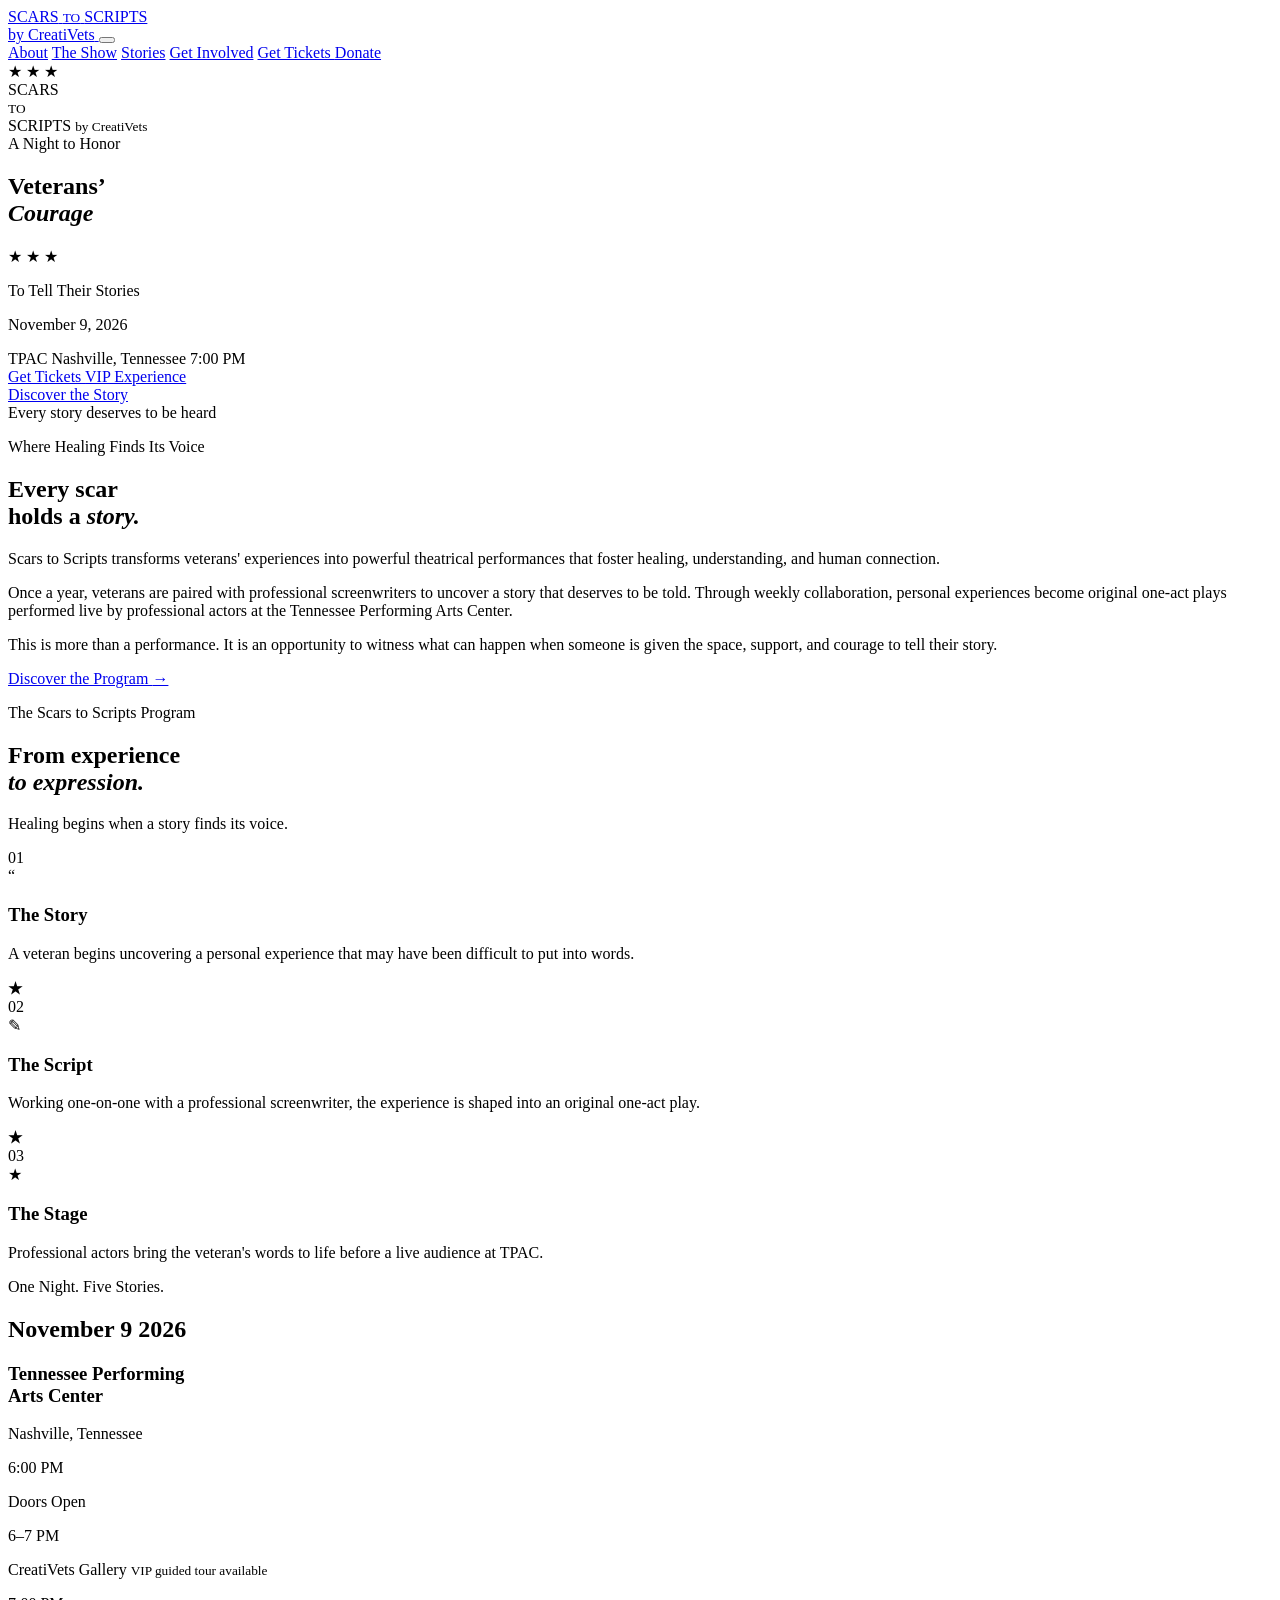
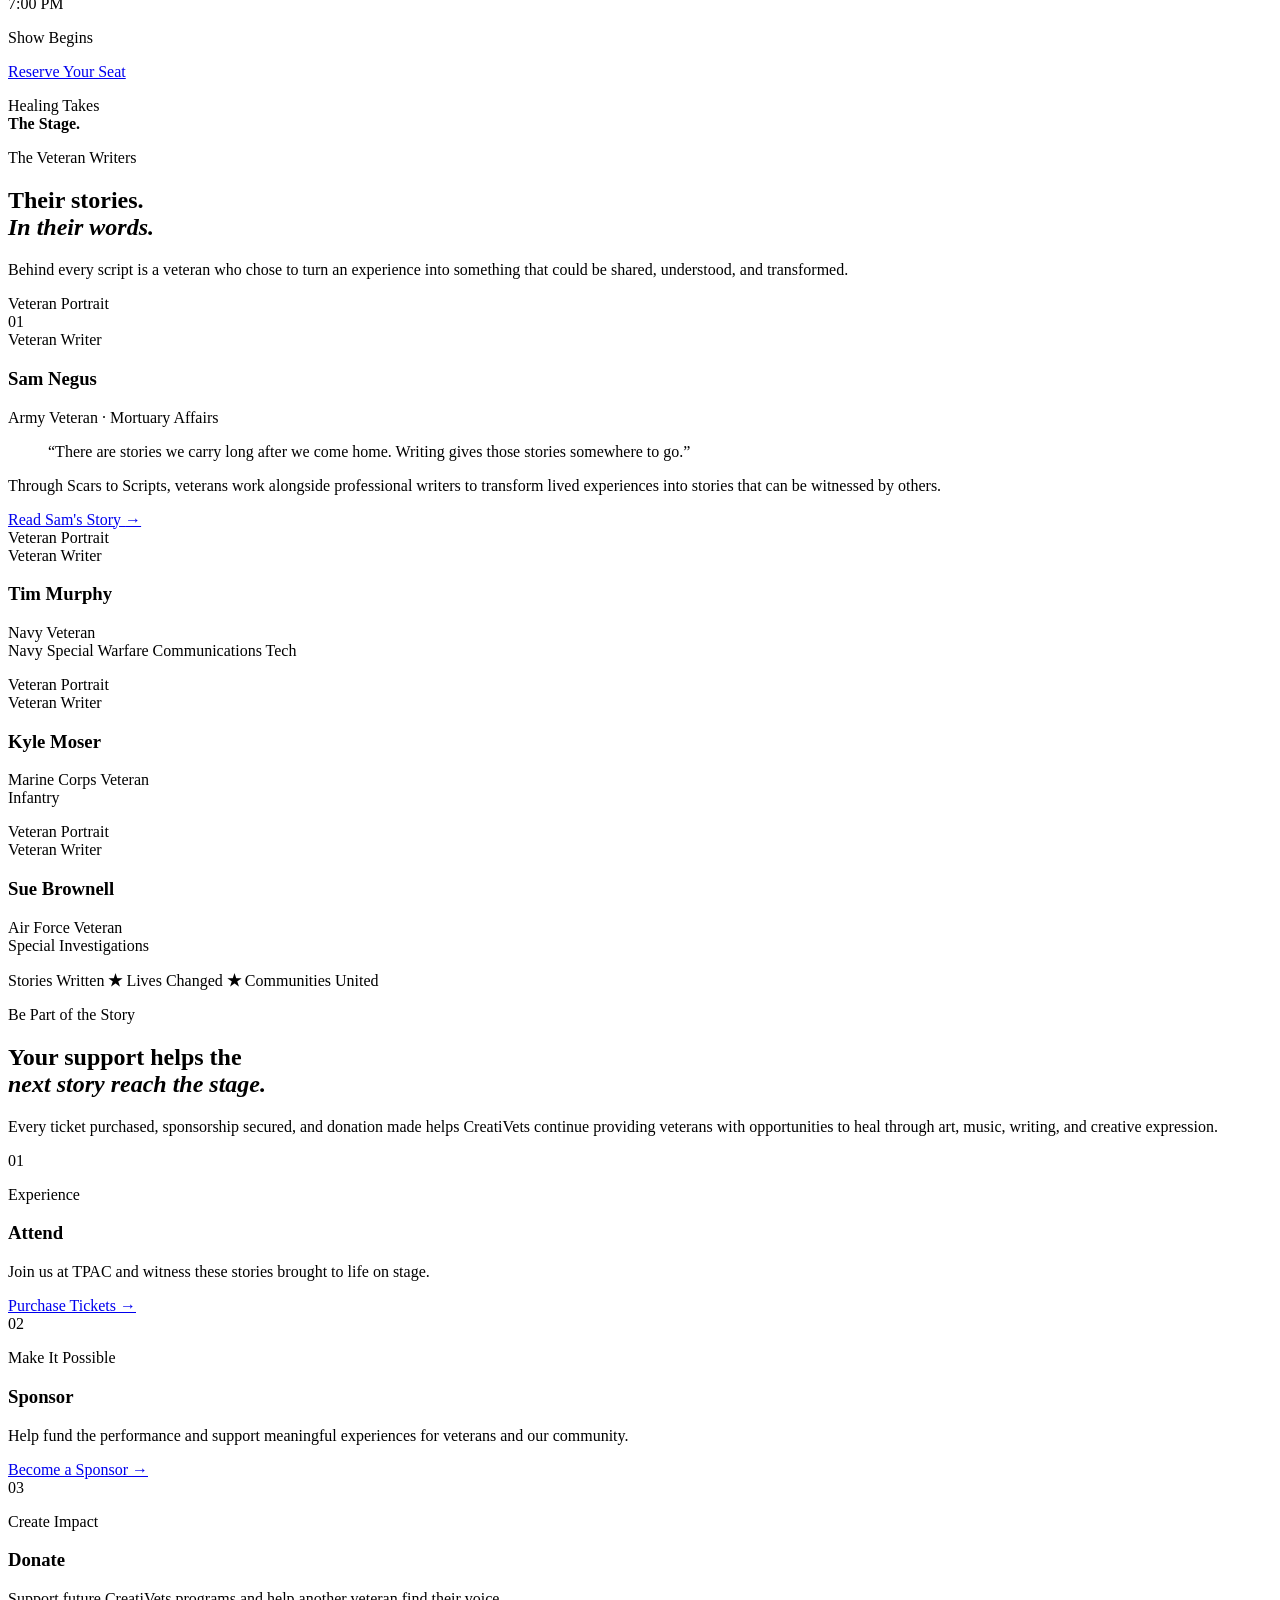
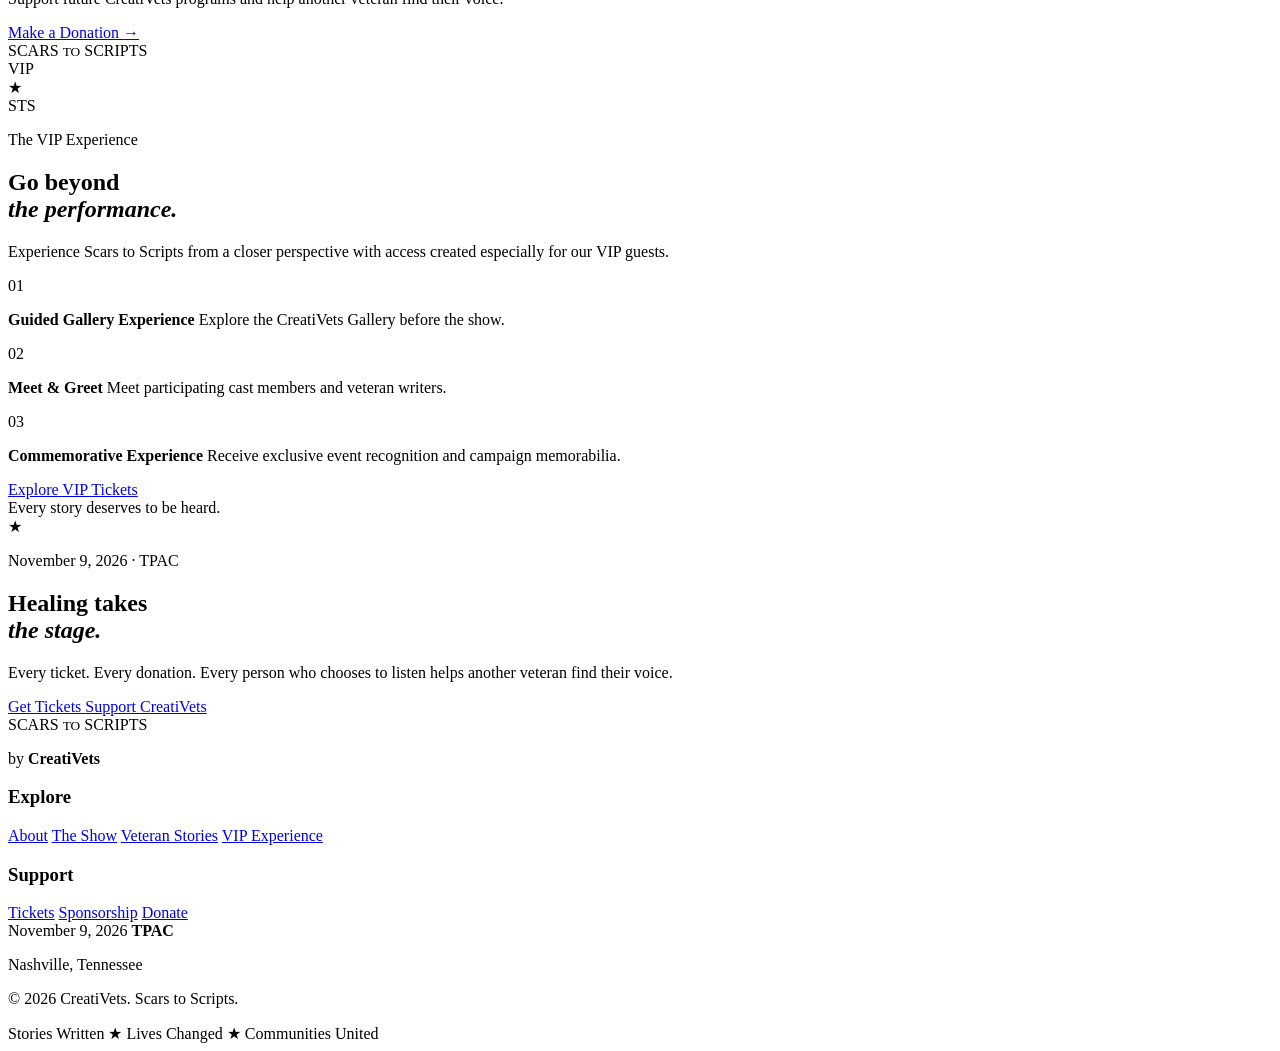
==== index.html @ 96d7c067 "Intial Document Setup" ====
<!DOCTYPE html>
<html lang="en">
<head>
  <meta charset="UTF-8">

  <meta
    name="viewport"
    content="width=device-width, initial-scale=1.0"
  >

  <meta
    name="description"
    content="Scars to Scripts by CreatiVets — a night honoring veterans' courage and the power of storytelling."
  >

  <title>Scars to Scripts | CreatiVets</title>

  <!--
    IMPORTANT:
    Bodoni 72 is normally a system/Adobe font rather than a Google Font.
    The CSS below uses Bodoni 72 first and provides fallbacks.
  -->

  <link rel="stylesheet" href="style.css">
</head>

<body>

  <!-- =========================================================
       HEADER
  ========================================================== -->

  <header class="site-header" id="top">
    <div class="nav-container">

      <a href="#home" class="brand" aria-label="Scars to Scripts Home">
        <div class="brand-mark">
          <span>SCARS</span>
          <small>TO</small>
          <span>SCRIPTS</span>
        </div>

        <span class="brand-by">by CreatiVets</span>
      </a>

      <button
        class="mobile-menu-button"
        aria-label="Open navigation"
        aria-expanded="false"
      >
        <span></span>
        <span></span>
        <span></span>
      </button>

      <nav class="main-nav" aria-label="Main Navigation">
        <a href="#about">About</a>
        <a href="#show">The Show</a>
        <a href="#stories">Stories</a>
        <a href="#impact">Get Involved</a>

        <a href="#tickets" class="nav-ticket">
          Get Tickets
        </a>

        <a href="#donate" class="nav-donate">
          Donate
        </a>
      </nav>

    </div>
  </header>


  <main>

    <!-- =========================================================
         HERO
    ========================================================== -->

    <section class="hero" id="home">

      <!--
        Replace the CSS background image with your actual
        Nashville Scene / theater hero image.
      -->

      <div class="hero-overlay"></div>

      <div class="hero-stars" aria-hidden="true">
        <span>★</span>
        <span>★</span>
        <span>★</span>
      </div>

      <div class="hero-content">

        <div class="hero-logo">
          <div class="dogtag-symbol">
            <div class="tag tag-left"></div>
            <div class="tag tag-right"></div>
          </div>

          <div class="hero-wordmark">
            <span>SCARS</span>

            <div class="wordmark-middle">
              <i></i>
              <small>TO</small>
              <i></i>
            </div>

            <span>SCRIPTS</span>

            <small class="by-creativets">
              by CreatiVets
            </small>
          </div>
        </div>


        <div class="section-kicker hero-kicker">
          <span></span>
          A Night to Honor
          <span></span>
        </div>

        <h1>
          Veterans’<br>
          <em>Courage</em>
        </h1>

        <div class="hero-divider">
          <span></span>

          <div class="three-stars">
            ★ ★ ★
          </div>

          <span></span>
        </div>

        <p class="hero-subtitle">
          To Tell Their Stories
        </p>

        <p class="hero-date">
          November 9, 2026
        </p>

        <div class="hero-details">
          <span>TPAC</span>
          <i></i>
          <span>Nashville, Tennessee</span>
          <i></i>
          <span>7:00 PM</span>
        </div>

        <div class="hero-buttons">
          <a href="#tickets" class="button button-gold">
            Get Tickets
          </a>

          <a href="#vip" class="button button-outline">
            VIP Experience
          </a>
        </div>

      </div>

      <a href="#about" class="scroll-indicator">
        <span>Discover the Story</span>
        <div class="scroll-line"></div>
      </a>

    </section>


    <!-- =========================================================
         CAMPAIGN INTRODUCTION
    ========================================================== -->

    <section class="intro-section" id="about">

      <div class="script-text script-one" aria-hidden="true">
        Every story deserves to be heard
      </div>

      <div class="section-container intro-grid">

        <div class="intro-heading">

          <p class="eyebrow">
            Where Healing Finds Its Voice
          </p>

          <h2>
            Every scar<br>
            holds a <em>story.</em>
          </h2>

        </div>


        <div class="intro-copy">

          <div class="gold-rule"></div>

          <p class="lead">
            Scars to Scripts transforms veterans' experiences
            into powerful theatrical performances that foster
            healing, understanding, and human connection.
          </p>

          <p>
            Once a year, veterans are paired with professional
            screenwriters to uncover a story that deserves to be
            told. Through weekly collaboration, personal
            experiences become original one-act plays performed
            live by professional actors at the Tennessee
            Performing Arts Center.
          </p>

          <p>
            This is more than a performance. It is an opportunity
            to witness what can happen when someone is given the
            space, support, and courage to tell their story.
          </p>

          <a href="#process" class="text-link">
            Discover the Program
            <span>→</span>
          </a>

        </div>

      </div>
    </section>


    <!-- =========================================================
         PROCESS
    ========================================================== -->

    <section class="process-section" id="process">

      <div class="section-container">

        <div class="center-heading">

          <p class="eyebrow">
            The Scars to Scripts Program
          </p>

          <h2>
            From experience<br>
            <em>to expression.</em>
          </h2>

          <p>
            Healing begins when a story finds its voice.
          </p>

        </div>


        <div class="process-grid">

          <article class="process-card">

            <div class="process-number">
              01
            </div>

            <div class="process-icon">
              <span>“</span>
            </div>

            <h3>The Story</h3>

            <p>
              A veteran begins uncovering a personal experience
              that may have been difficult to put into words.
            </p>

          </article>


          <div class="process-connector">
            <span></span>
            <strong>★</strong>
            <span></span>
          </div>


          <article class="process-card">

            <div class="process-number">
              02
            </div>

            <div class="process-icon">
              <span>✎</span>
            </div>

            <h3>The Script</h3>

            <p>
              Working one-on-one with a professional screenwriter,
              the experience is shaped into an original one-act
              play.
            </p>

          </article>


          <div class="process-connector">
            <span></span>
            <strong>★</strong>
            <span></span>
          </div>


          <article class="process-card">

            <div class="process-number">
              03
            </div>

            <div class="process-icon">
              <span>★</span>
            </div>

            <h3>The Stage</h3>

            <p>
              Professional actors bring the veteran's words to
              life before a live audience at TPAC.
            </p>

          </article>

        </div>

      </div>
    </section>


    <!-- =========================================================
         EVENT / SHOW
    ========================================================== -->

    <section class="show-section" id="show">

      <div class="spotlight spotlight-one"></div>
      <div class="spotlight spotlight-two"></div>
      <div class="spotlight spotlight-three"></div>

      <div class="section-container show-grid">

        <div class="show-information">

          <p class="eyebrow">
            One Night. Five Stories.
          </p>

          <h2 class="show-date">
            <span>November 9</span>
            <strong>2026</strong>
          </h2>

          <div class="show-location">

            <h3>
              Tennessee Performing<br>
              Arts Center
            </h3>

            <p>Nashville, Tennessee</p>

          </div>


          <div class="schedule">

            <div class="schedule-item">
              <span>6:00 PM</span>
              <p>Doors Open</p>
            </div>

            <div class="schedule-item">
              <span>6–7 PM</span>
              <p>
                CreatiVets Gallery
                <small>VIP guided tour available</small>
              </p>
            </div>

            <div class="schedule-item">
              <span>7:00 PM</span>
              <p>Show Begins</p>
            </div>

          </div>


          <a href="#tickets" class="button button-gold">
            Reserve Your Seat
          </a>

        </div>


        <div class="show-art">

          <div class="show-logo-art">

            <div class="large-tag left"></div>
            <div class="large-tag right"></div>

            <div class="bandage bandage-one"></div>
            <div class="bandage bandage-two"></div>

          </div>

          <p>
            Healing Takes<br>
            <strong>The Stage.</strong>
          </p>

        </div>

      </div>
    </section>


    <!-- =========================================================
         VETERAN STORIES
    ========================================================== -->

    <section class="stories-section" id="stories">

      <div class="section-container">

        <div class="stories-header">

          <div>
            <p class="eyebrow dark-eyebrow">
              The Veteran Writers
            </p>

            <h2>
              Their stories.<br>
              <em>In their words.</em>
            </h2>
          </div>

          <p class="stories-intro">
            Behind every script is a veteran who chose to turn an
            experience into something that could be shared,
            understood, and transformed.
          </p>

        </div>


        <div class="featured-story">

          <div class="story-image story-image-main">

            <div class="image-placeholder">
              <span>Veteran Portrait</span>
            </div>

            <span class="story-number">
              01
            </span>

          </div>


          <div class="story-content">

            <span class="story-label">
              Veteran Writer
            </span>

            <h3>Sam Negus</h3>

            <p class="veteran-info">
              Army Veteran · Mortuary Affairs
            </p>

            <blockquote>
              “There are stories we carry long after we come
              home. Writing gives those stories somewhere to go.”
            </blockquote>

            <p>
              Through Scars to Scripts, veterans work alongside
              professional writers to transform lived experiences
              into stories that can be witnessed by others.
            </p>

            <a href="#" class="text-link dark-link">
              Read Sam's Story
              <span>→</span>
            </a>

          </div>

        </div>


        <div class="story-cards">

          <article class="story-card">

            <div class="story-image">
              <div class="image-placeholder">
                Veteran Portrait
              </div>
            </div>

            <span>Veteran Writer</span>
            <h3>Tim Murphy</h3>

            <p>
              Navy Veteran<br>
              Navy Special Warfare Communications Tech
            </p>

          </article>


          <article class="story-card">

            <div class="story-image">
              <div class="image-placeholder">
                Veteran Portrait
              </div>
            </div>

            <span>Veteran Writer</span>
            <h3>Kyle Moser</h3>

            <p>
              Marine Corps Veteran<br>
              Infantry
            </p>

          </article>


          <article class="story-card">

            <div class="story-image">
              <div class="image-placeholder">
                Veteran Portrait
              </div>
            </div>

            <span>Veteran Writer</span>
            <h3>Sue Brownell</h3>

            <p>
              Air Force Veteran<br>
              Special Investigations
            </p>

          </article>

        </div>

      </div>
    </section>


    <!-- =========================================================
         IMPACT / GET INVOLVED
    ========================================================== -->

    <section class="impact-section" id="impact">

      <div class="impact-banner">

        <span>Stories Written</span>
        <strong>★</strong>

        <span>Lives Changed</span>
        <strong>★</strong>

        <span>Communities United</span>

      </div>


      <div class="section-container">

        <div class="impact-heading">

          <p class="eyebrow">
            Be Part of the Story
          </p>

          <h2>
            Your support helps the<br>
            <em>next story reach the stage.</em>
          </h2>

          <p>
            Every ticket purchased, sponsorship secured, and
            donation made helps CreatiVets continue providing
            veterans with opportunities to heal through art,
            music, writing, and creative expression.
          </p>

        </div>


        <div class="support-grid">

          <article class="support-card" id="tickets">

            <span class="support-number">
              01
            </span>

            <div>
              <p class="card-kicker">
                Experience
              </p>

              <h3>Attend</h3>

              <p>
                Join us at TPAC and witness these stories brought
                to life on stage.
              </p>

              <a href="#">
                Purchase Tickets
                <span>→</span>
              </a>
            </div>

          </article>


          <article class="support-card">

            <span class="support-number">
              02
            </span>

            <div>
              <p class="card-kicker">
                Make It Possible
              </p>

              <h3>Sponsor</h3>

              <p>
                Help fund the performance and support meaningful
                experiences for veterans and our community.
              </p>

              <a href="#">
                Become a Sponsor
                <span>→</span>
              </a>
            </div>

          </article>


          <article class="support-card" id="donate">

            <span class="support-number">
              03
            </span>

            <div>
              <p class="card-kicker">
                Create Impact
              </p>

              <h3>Donate</h3>

              <p>
                Support future CreatiVets programs and help
                another veteran find their voice.
              </p>

              <a href="#">
                Make a Donation
                <span>→</span>
              </a>
            </div>

          </article>

        </div>

      </div>
    </section>


    <!-- =========================================================
         VIP
    ========================================================== -->

    <section class="vip-section" id="vip">

      <div class="section-container vip-grid">

        <div class="vip-visual">

          <div class="vip-pass">

            <div class="vip-pass-logo">
              <span>SCARS</span>
              <small>TO</small>
              <span>SCRIPTS</span>
            </div>

            <div class="vip-big-text">
              VIP
            </div>

            <div class="coin">
              <div class="coin-inner">
                ★<br>
                STS
              </div>
            </div>

          </div>

        </div>


        <div class="vip-content">

          <p class="eyebrow">
            The VIP Experience
          </p>

          <h2>
            Go beyond<br>
            <em>the performance.</em>
          </h2>

          <p class="vip-lead">
            Experience Scars to Scripts from a closer perspective
            with access created especially for our VIP guests.
          </p>

          <div class="vip-benefits">

            <div>
              <span>01</span>
              <p>
                <strong>Guided Gallery Experience</strong>
                Explore the CreatiVets Gallery before the show.
              </p>
            </div>

            <div>
              <span>02</span>
              <p>
                <strong>Meet &amp; Greet</strong>
                Meet participating cast members and veteran
                writers.
              </p>
            </div>

            <div>
              <span>03</span>
              <p>
                <strong>Commemorative Experience</strong>
                Receive exclusive event recognition and campaign
                memorabilia.
              </p>
            </div>

          </div>

          <a href="#" class="button button-gold">
            Explore VIP Tickets
          </a>

        </div>

      </div>
    </section>


    <!-- =========================================================
         FINAL CTA
    ========================================================== -->

    <section class="final-cta">

      <div class="final-overlay"></div>

      <div class="final-script" aria-hidden="true">
        Every story deserves to be heard.
      </div>

      <div class="final-content">

        <div class="final-star">
          ★
        </div>

        <p class="eyebrow">
          November 9, 2026 · TPAC
        </p>

        <h2>
          Healing takes<br>
          <em>the stage.</em>
        </h2>

        <p>
          Every ticket. Every donation. Every person who chooses
          to listen helps another veteran find their voice.
        </p>

        <div class="final-buttons">

          <a href="#tickets" class="button button-gold">
            Get Tickets
          </a>

          <a href="#donate" class="button button-outline">
            Support CreatiVets
          </a>

        </div>

      </div>
    </section>

  </main>


  <!-- =========================================================
       FOOTER
  ========================================================== -->

  <footer class="site-footer">

    <div class="section-container footer-grid">

      <div class="footer-brand">

        <div class="footer-wordmark">
          <span>SCARS</span>
          <small>TO</small>
          <span>SCRIPTS</span>
        </div>

        <p>
          by <strong>CreatiVets</strong>
        </p>

      </div>


      <div class="footer-links">

        <div>
          <h3>Explore</h3>
          <a href="#about">About</a>
          <a href="#show">The Show</a>
          <a href="#stories">Veteran Stories</a>
          <a href="#vip">VIP Experience</a>
        </div>

        <div>
          <h3>Support</h3>
          <a href="#tickets">Tickets</a>
          <a href="#impact">Sponsorship</a>
          <a href="#donate">Donate</a>
        </div>

      </div>


      <div class="footer-event">

        <span>November 9, 2026</span>
        <strong>TPAC</strong>
        <p>Nashville, Tennessee</p>

      </div>

    </div>


    <div class="footer-bottom">

      <p>
        © 2026 CreatiVets. Scars to Scripts.
      </p>

      <div class="footer-motto">
        Stories Written
        <span>★</span>
        Lives Changed
        <span>★</span>
        Communities United
      </div>

    </div>

  </footer>


  <!-- =========================================================
       SIMPLE MOBILE MENU
  ========================================================== -->

  <script>
    const menuButton = document.querySelector(".mobile-menu-button");
    const navigation = document.querySelector(".main-nav");

    menuButton.addEventListener("click", () => {
      navigation.classList.toggle("nav-open");

      const expanded =
        menuButton.getAttribute("aria-expanded") === "true";

      menuButton.setAttribute(
        "aria-expanded",
        String(!expanded)
      );
    });

    document.querySelectorAll(".main-nav a").forEach(link => {
      link.addEventListener("click", () => {
        navigation.classList.remove("nav-open");
        menuButton.setAttribute("aria-expanded", "false");
      });
    });
  </script>

</body>
</html>
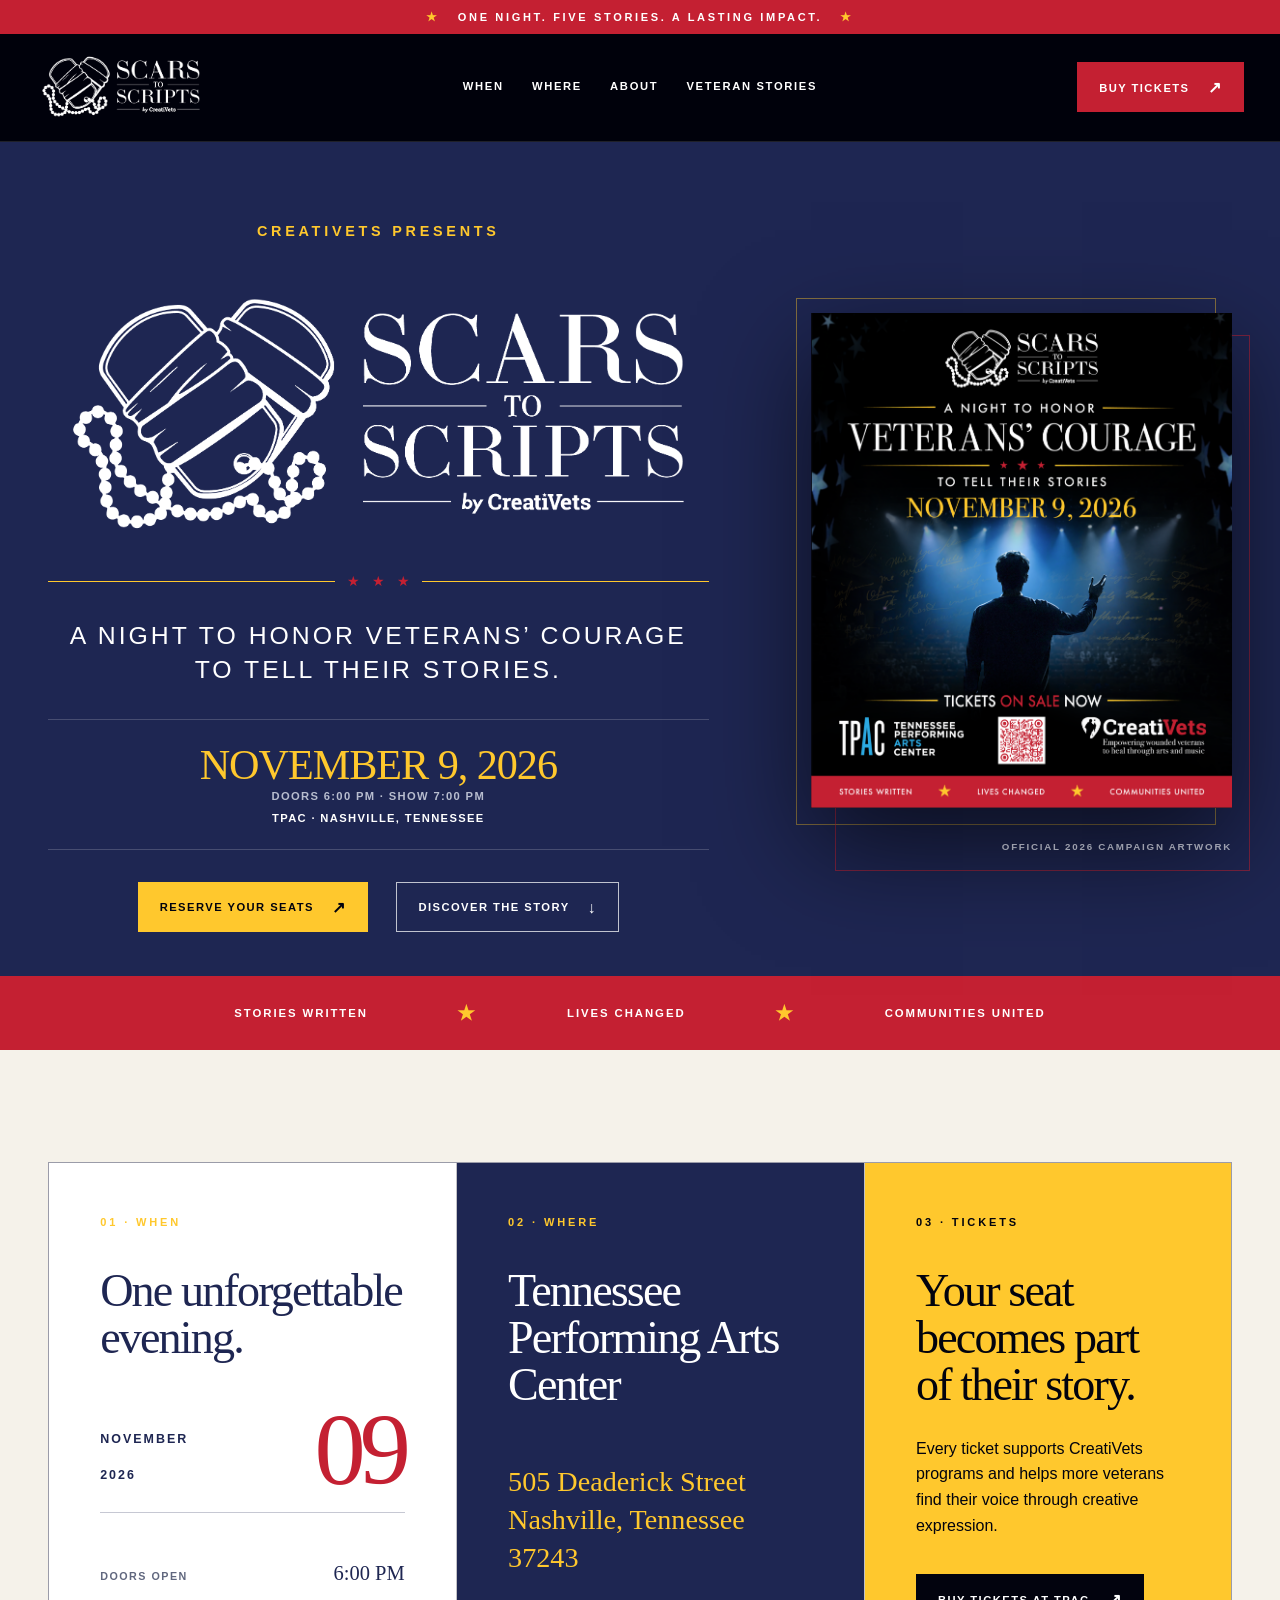
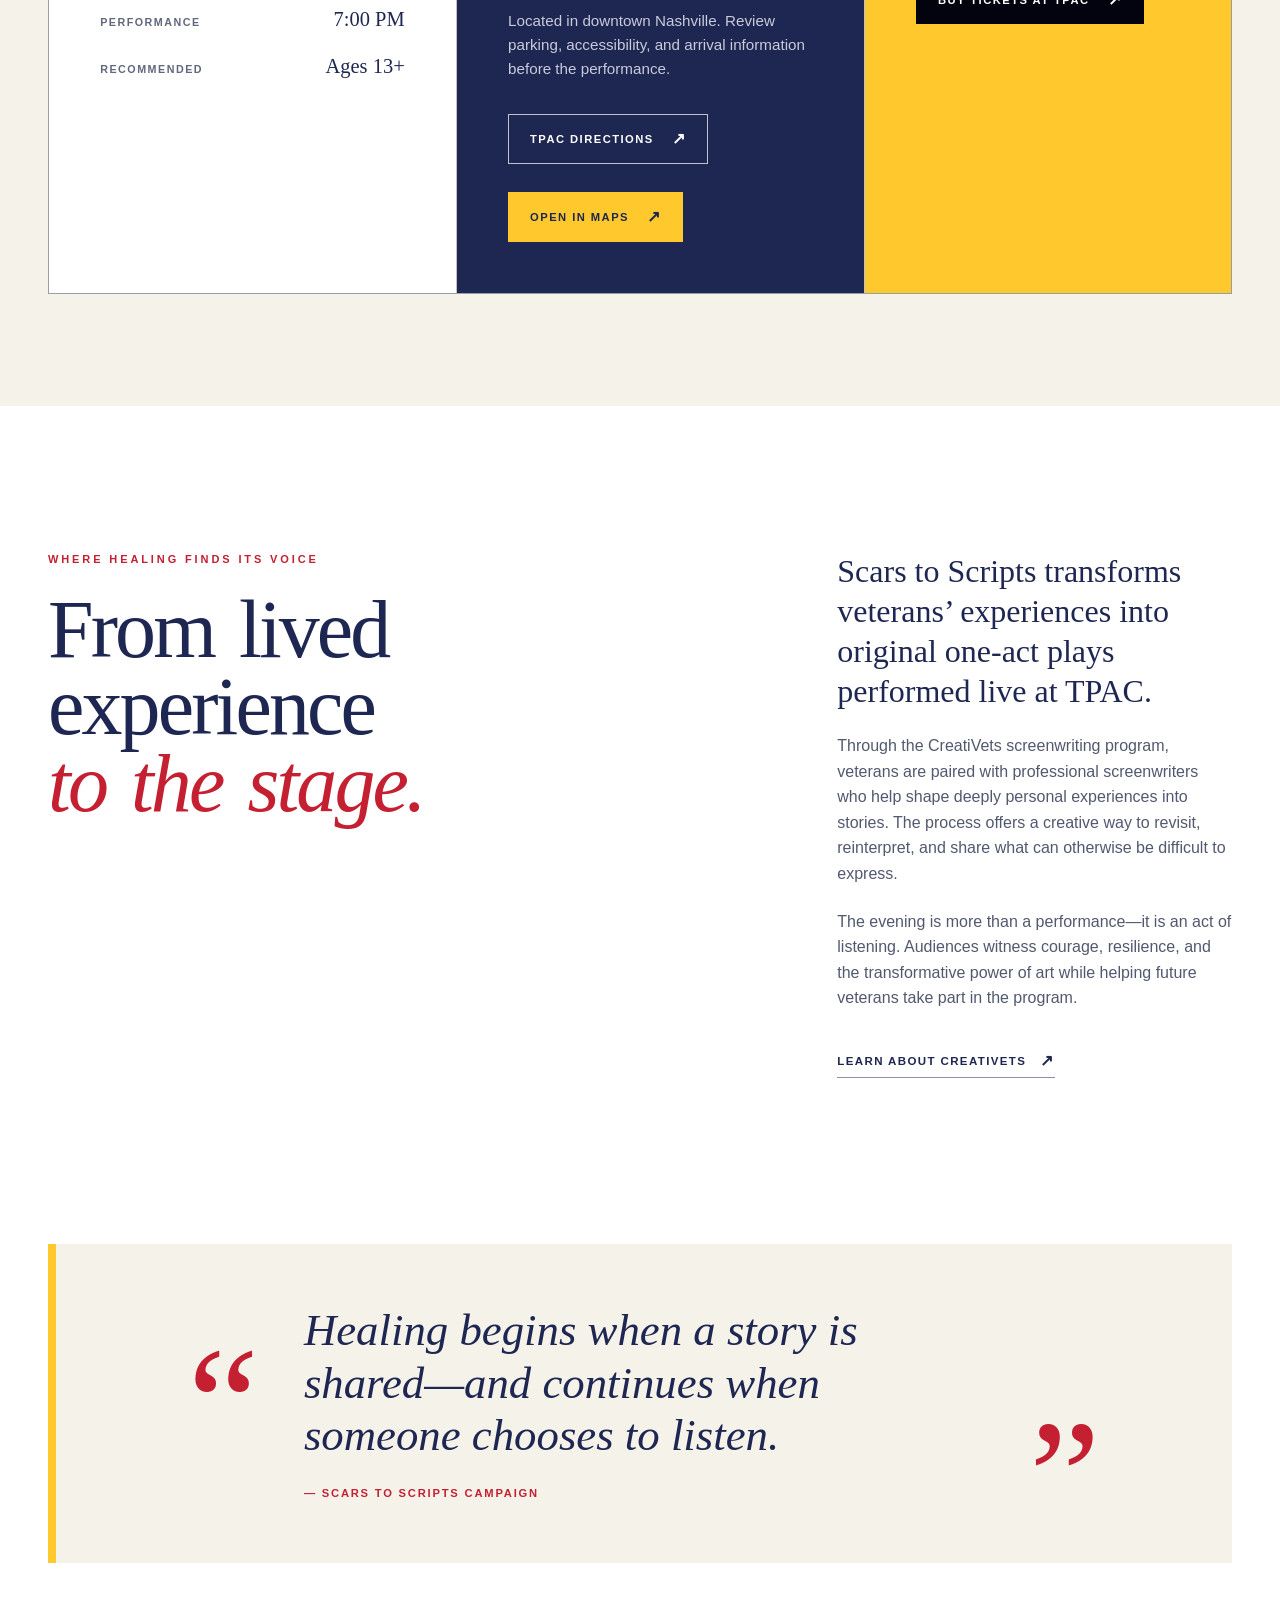
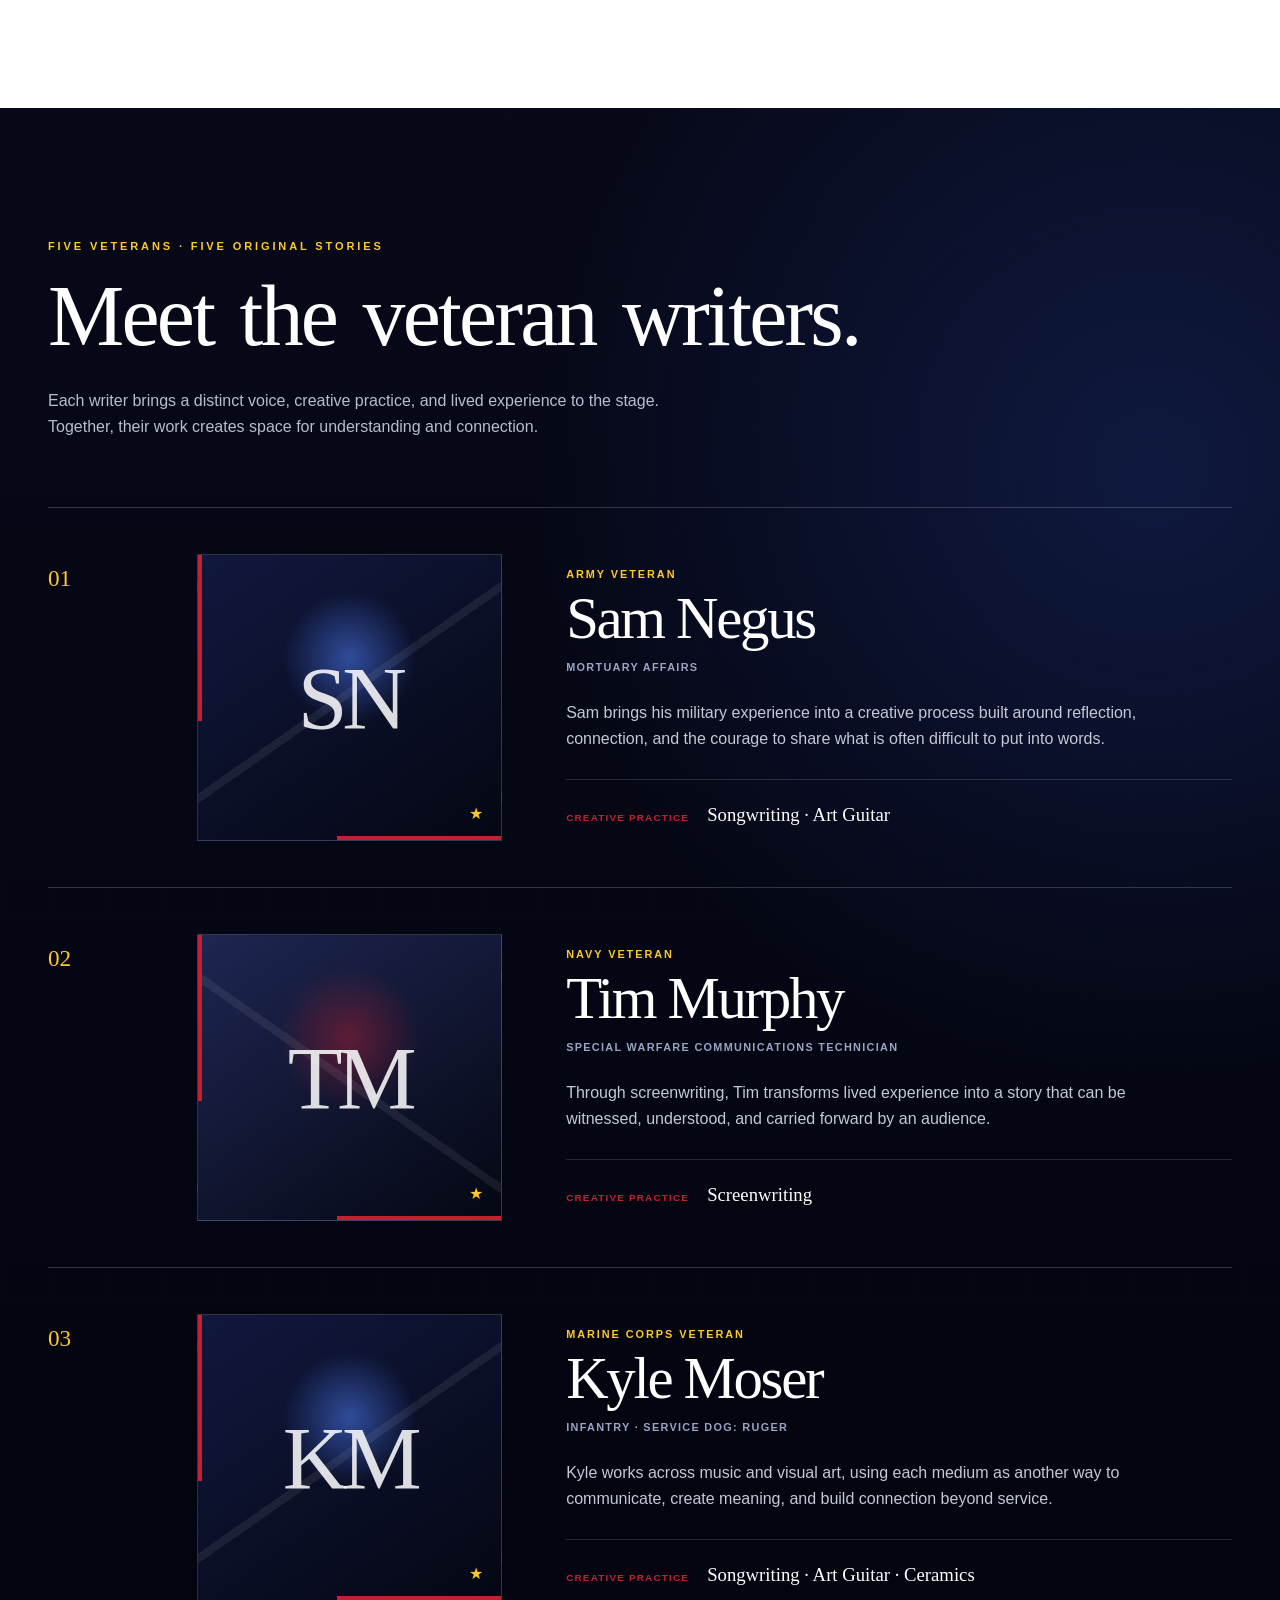
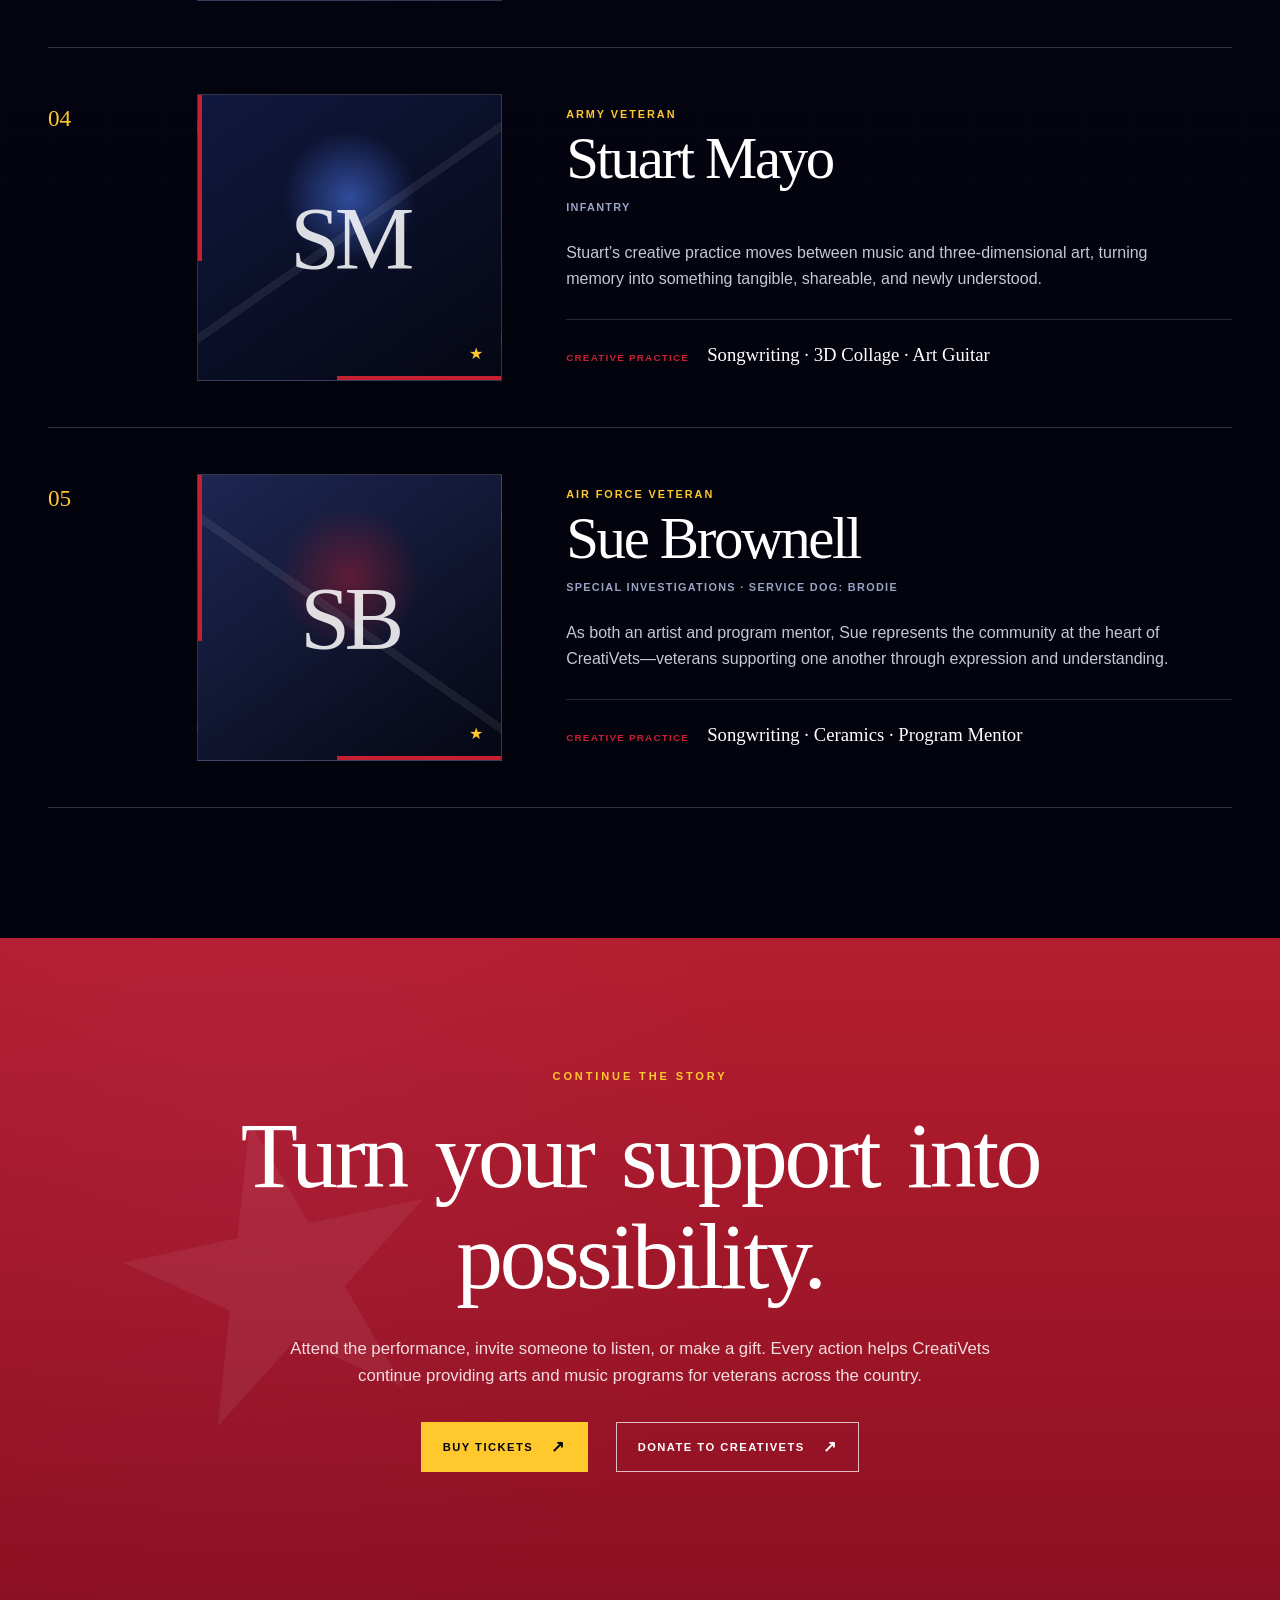
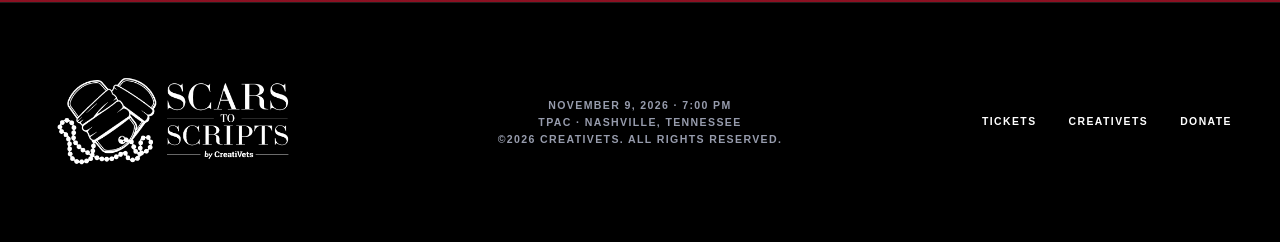
==== commit e57e1cf7: "changes" ====
--- a/index.html
+++ b/index.html
@@ -1,951 +1,410 @@
-<!DOCTYPE html>
+<!doctype html>
 <html lang="en">
-<head>
-  <meta charset="UTF-8">
-
-  <meta
-    name="viewport"
-    content="width=device-width, initial-scale=1.0"
-  >
-
-  <meta
-    name="description"
-    content="Scars to Scripts by CreatiVets — a night honoring veterans' courage and the power of storytelling."
-  >
-
-  <title>Scars to Scripts | CreatiVets</title>
-
-  <!--
-    IMPORTANT:
-    Bodoni 72 is normally a system/Adobe font rather than a Google Font.
-    The CSS below uses Bodoni 72 first and provides fallbacks.
-  -->
-
-  <link rel="stylesheet" href="style.css">
-</head>
-
-<body>
-
-  <!-- =========================================================
-       HEADER
-  ========================================================== -->
-
-  <header class="site-header" id="top">
-    <div class="nav-container">
-
-      <a href="#home" class="brand" aria-label="Scars to Scripts Home">
-        <div class="brand-mark">
-          <span>SCARS</span>
-          <small>TO</small>
-          <span>SCRIPTS</span>
-        </div>
-
-        <span class="brand-by">by CreatiVets</span>
-      </a>
-
-      <button
-        class="mobile-menu-button"
-        aria-label="Open navigation"
-        aria-expanded="false"
-      >
-        <span></span>
-        <span></span>
-        <span></span>
-      </button>
-
-      <nav class="main-nav" aria-label="Main Navigation">
-        <a href="#about">About</a>
-        <a href="#show">The Show</a>
-        <a href="#stories">Stories</a>
-        <a href="#impact">Get Involved</a>
-
-        <a href="#tickets" class="nav-ticket">
-          Get Tickets
+  <head>
+    <meta charset="UTF-8" />
+    <meta name="viewport" content="width=device-width, initial-scale=1" />
+    <meta
+      name="description"
+      content="Scars to Scripts by CreatiVets — a night honoring veterans' courage through original stories performed live at TPAC."
+    />
+    <title>Scars to Scripts | CreatiVets</title>
+    <link rel="stylesheet" href="styles.css" />
+  </head>
+  <body>
+    <main>
+      <a class="skip-link" href="#main-content">Skip to content</a>
+
+      <div class="announcement">
+        <span aria-hidden="true">★</span>
+        <p>One night. Five stories. A lasting impact.</p>
+        <span aria-hidden="true">★</span>
+      </div>
+
+      <header class="site-header">
+        <a class="site-logo-link" href="#top" aria-label="Scars to Scripts home">
+          <img
+            class="site-logo"
+            src="IMG/scars-to-scripts-logo.png"
+            alt="Scars to Scripts by CreatiVets"
+          />
         </a>
 
-        <a href="#donate" class="nav-donate">
-          Donate
+        <nav class="desktop-nav" aria-label="Primary navigation">
+          <a href="#when">When</a>
+          <a href="#where">Where</a>
+          <a href="#about">About</a>
+          <a href="#stories">Veteran Stories</a>
+        </nav>
+
+        <a
+          class="button button-red header-ticket"
+          href="https://cart.tpac.org/15452"
+          target="_blank"
+          rel="noreferrer"
+        >
+          Buy Tickets <span aria-hidden="true">↗</span>
         </a>
-      </nav>
-
-    </div>
-  </header>
-
-
-  <main>
-
-    <!-- =========================================================
-         HERO
-    ========================================================== -->
-
-    <section class="hero" id="home">
-
-      <!--
-        Replace the CSS background image with your actual
-        Nashville Scene / theater hero image.
-      -->
-
-      <div class="hero-overlay"></div>
-
-      <div class="hero-stars" aria-hidden="true">
-        <span>★</span>
-        <span>★</span>
-        <span>★</span>
-      </div>
-
-      <div class="hero-content">
-
-        <div class="hero-logo">
-          <div class="dogtag-symbol">
-            <div class="tag tag-left"></div>
-            <div class="tag tag-right"></div>
+
+        <details class="mobile-menu">
+          <summary>Menu</summary>
+          <nav aria-label="Mobile navigation">
+            <a href="#when">When</a>
+            <a href="#where">Where</a>
+            <a href="#about">About</a>
+            <a href="#stories">Veteran Stories</a>
+            <a href="https://cart.tpac.org/15452" target="_blank" rel="noreferrer">
+              Buy Tickets <span aria-hidden="true">↗</span>
+            </a>
+          </nav>
+        </details>
+      </header>
+
+      <section class="hero" id="top" aria-labelledby="hero-title">
+        <div class="hero-content" id="main-content">
+          <div class="hero-copy">
+            <div class="hero-brand">
+              <p class="eyebrow">CreatiVets presents</p>
+              <h1 class="sr-only" id="hero-title">Scars to Scripts</h1>
+              <img
+                class="hero-logo"
+                src="IMG/scars-to-scripts-logo.png"
+                alt=""
+                aria-hidden="true"
+              />
+            </div>
+
+            <div class="star-divider" aria-hidden="true">
+              <i></i><span>★</span><span>★</span><span>★</span><i></i>
+            </div>
+
+            <p class="hero-kicker">
+              A night to honor veterans’ courage to tell their stories.
+            </p>
+
+            <div class="hero-date">
+              <time datetime="2026-11-09T19:00:00-06:00">
+                <strong>November 9, 2026</strong>
+                <span>Doors 6:00 PM · Show 7:00 PM</span>
+              </time>
+              <span class="hero-location">TPAC · Nashville, Tennessee</span>
+            </div>
+
+            <div class="hero-actions">
+              <a
+                class="button button-gold"
+                href="https://cart.tpac.org/15452"
+                target="_blank"
+                rel="noreferrer"
+              >
+                Reserve Your Seats <span aria-hidden="true">↗</span>
+              </a>
+              <a class="button button-outline" href="#about">
+                Discover the story <span aria-hidden="true">↓</span>
+              </a>
+            </div>
           </div>
 
-          <div class="hero-wordmark">
-            <span>SCARS</span>
-
-            <div class="wordmark-middle">
-              <i></i>
-              <small>TO</small>
-              <i></i>
-            </div>
-
-            <span>SCRIPTS</span>
-
-            <small class="by-creativets">
-              by CreatiVets
-            </small>
+          <figure class="hero-art">
+            <div class="poster-frame">
+              <img
+                src="IMG/campaign-poster.png"
+                alt="Scars to Scripts campaign poster featuring a veteran storyteller on a blue-lit theater stage"
+              />
+            </div>
+            <figcaption>Official 2026 campaign artwork</figcaption>
+          </figure>
+        </div>
+
+        <div class="hero-footer" aria-label="Campaign themes">
+          <span>Stories Written</span>
+          <b aria-hidden="true">★</b>
+          <span>Lives Changed</span>
+          <b aria-hidden="true">★</b>
+          <span>Communities United</span>
+        </div>
+      </section>
+
+      <section class="event-section" aria-label="Event information">
+        <div class="event-grid">
+          <article class="event-card" id="when">
+            <p class="section-number">01 · When</p>
+            <h2>One unforgettable evening.</h2>
+            <div class="date-lockup">
+              <span>November</span>
+              <strong>09</strong>
+              <span>2026</span>
+            </div>
+            <dl class="event-details">
+              <div><dt>Doors open</dt><dd>6:00 PM</dd></div>
+              <div><dt>Performance</dt><dd>7:00 PM</dd></div>
+              <div><dt>Recommended</dt><dd>Ages 13+</dd></div>
+            </dl>
+          </article>
+
+          <article class="event-card venue-card" id="where">
+            <p class="section-number">02 · Where</p>
+            <h2>Tennessee Performing Arts Center</h2>
+            <address>
+              505 Deaderick Street<br />
+              Nashville, Tennessee 37243
+            </address>
+            <p class="venue-note">
+              Located in downtown Nashville. Review parking, accessibility,
+              and arrival information before the performance.
+            </p>
+            <div class="card-actions">
+              <a
+                class="button button-outline"
+                href="https://www.tpac.org/plan-your-visit/parking-directions"
+                target="_blank"
+                rel="noreferrer"
+              >
+                TPAC Directions <span aria-hidden="true">↗</span>
+              </a>
+              <a
+                class="button button-map"
+                href="https://www.google.com/maps/dir/?api=1&amp;destination=505+Deaderick+Street+Nashville+TN+37243"
+                target="_blank"
+                rel="noreferrer"
+              >
+                Open in Maps <span aria-hidden="true">↗</span>
+              </a>
+            </div>
+          </article>
+
+          <aside class="ticket-card">
+            <p class="section-number">03 · Tickets</p>
+            <h2>Your seat becomes part of their story.</h2>
+            <p>
+              Every ticket supports CreatiVets programs and helps more veterans
+              find their voice through creative expression.
+            </p>
+            <a
+              class="button button-dark"
+              href="https://cart.tpac.org/15452"
+              target="_blank"
+              rel="noreferrer"
+            >
+              Buy Tickets at TPAC <span aria-hidden="true">↗</span>
+            </a>
+          </aside>
+        </div>
+      </section>
+
+      <section class="about-section" id="about" aria-labelledby="about-title">
+        <div class="about-heading">
+          <p class="eyebrow dark">Where healing finds its voice</p>
+          <h2 id="about-title">
+            From lived experience<br />
+            <em>to the stage.</em>
+          </h2>
+        </div>
+
+        <div class="about-copy">
+          <p class="lead">
+            Scars to Scripts transforms veterans’ experiences into original
+            one-act plays performed live at TPAC.
+          </p>
+          <p>
+            Through the CreatiVets screenwriting program, veterans are paired
+            with professional screenwriters who help shape deeply personal
+            experiences into stories. The process offers a creative way to
+            revisit, reinterpret, and share what can otherwise be difficult to
+            express.
+          </p>
+          <p>
+            The evening is more than a performance—it is an act of listening.
+            Audiences witness courage, resilience, and the transformative power
+            of art while helping future veterans take part in the program.
+          </p>
+          <a
+            class="text-link dark"
+            href="https://creativets.org/about/"
+            target="_blank"
+            rel="noreferrer"
+          >
+            Learn about CreatiVets <span aria-hidden="true">↗</span>
+          </a>
+        </div>
+
+        <blockquote>
+          <span class="quote-open" aria-hidden="true">“</span>
+          <div class="quote-copy">
+            <p>
+              Healing begins when a story is shared—and continues when someone
+              chooses to listen.
+            </p>
+            <cite>— Scars to Scripts campaign</cite>
           </div>
-        </div>
-
-
-        <div class="section-kicker hero-kicker">
-          <span></span>
-          A Night to Honor
-          <span></span>
-        </div>
-
-        <h1>
-          Veterans’<br>
-          <em>Courage</em>
-        </h1>
-
-        <div class="hero-divider">
-          <span></span>
-
-          <div class="three-stars">
-            ★ ★ ★
+          <span class="quote-close" aria-hidden="true">”</span>
+        </blockquote>
+      </section>
+
+      <section class="stories-section" id="stories" aria-labelledby="stories-title">
+        <div class="stories-intro">
+          <div>
+            <p class="eyebrow">Five veterans · Five original stories</p>
+            <h2 id="stories-title">Meet the veteran writers.</h2>
           </div>
-
-          <span></span>
-        </div>
-
-        <p class="hero-subtitle">
-          To Tell Their Stories
-        </p>
-
-        <p class="hero-date">
-          November 9, 2026
-        </p>
-
-        <div class="hero-details">
-          <span>TPAC</span>
-          <i></i>
-          <span>Nashville, Tennessee</span>
-          <i></i>
-          <span>7:00 PM</span>
-        </div>
-
-        <div class="hero-buttons">
-          <a href="#tickets" class="button button-gold">
-            Get Tickets
-          </a>
-
-          <a href="#vip" class="button button-outline">
-            VIP Experience
-          </a>
-        </div>
-
-      </div>
-
-      <a href="#about" class="scroll-indicator">
-        <span>Discover the Story</span>
-        <div class="scroll-line"></div>
-      </a>
-
-    </section>
-
-
-    <!-- =========================================================
-         CAMPAIGN INTRODUCTION
-    ========================================================== -->
-
-    <section class="intro-section" id="about">
-
-      <div class="script-text script-one" aria-hidden="true">
-        Every story deserves to be heard
-      </div>
-
-      <div class="section-container intro-grid">
-
-        <div class="intro-heading">
-
-          <p class="eyebrow">
-            Where Healing Finds Its Voice
+          <p>
+            Each writer brings a distinct voice, creative practice, and lived
+            experience to the stage.<br class="writer-break" />
+            <span class="keep-together">Together, their work</span>
+            creates space for understanding and connection.
           </p>
-
-          <h2>
-            Every scar<br>
-            holds a <em>story.</em>
-          </h2>
-
-        </div>
-
-
-        <div class="intro-copy">
-
-          <div class="gold-rule"></div>
-
-          <p class="lead">
-            Scars to Scripts transforms veterans' experiences
-            into powerful theatrical performances that foster
-            healing, understanding, and human connection.
+        </div>
+
+        <div class="story-list">
+          <article class="story">
+            <div class="story-number" aria-hidden="true">01</div>
+            <div class="portrait-card" aria-hidden="true"><span>SN</span><i>★</i></div>
+            <div class="story-details">
+              <p class="branch">Army Veteran</p>
+              <h3>Sam Negus</h3>
+              <p class="service">Mortuary Affairs</p>
+              <p>
+                Sam brings his military experience into a creative process built
+                around reflection, connection, and the courage to share what is
+                often difficult to put into words.
+              </p>
+              <div class="art-form">
+                <span>Creative practice</span>
+                <strong>Songwriting · Art Guitar</strong>
+              </div>
+            </div>
+          </article>
+
+          <article class="story">
+            <div class="story-number" aria-hidden="true">02</div>
+            <div class="portrait-card" aria-hidden="true"><span>TM</span><i>★</i></div>
+            <div class="story-details">
+              <p class="branch">Navy Veteran</p>
+              <h3>Tim Murphy</h3>
+              <p class="service">Special Warfare Communications Technician</p>
+              <p>
+                Through screenwriting, Tim transforms lived experience into a
+                story that can be witnessed, understood, and carried forward by
+                an audience.
+              </p>
+              <div class="art-form">
+                <span>Creative practice</span>
+                <strong>Screenwriting</strong>
+              </div>
+            </div>
+          </article>
+
+          <article class="story">
+            <div class="story-number" aria-hidden="true">03</div>
+            <div class="portrait-card" aria-hidden="true"><span>KM</span><i>★</i></div>
+            <div class="story-details">
+              <p class="branch">Marine Corps Veteran</p>
+              <h3>Kyle Moser</h3>
+              <p class="service">Infantry · Service Dog: Ruger</p>
+              <p>
+                Kyle works across music and visual art, using each medium as
+                another way to communicate, create meaning, and build connection
+                beyond service.
+              </p>
+              <div class="art-form">
+                <span>Creative practice</span>
+                <strong>Songwriting · Art Guitar · Ceramics</strong>
+              </div>
+            </div>
+          </article>
+
+          <article class="story">
+            <div class="story-number" aria-hidden="true">04</div>
+            <div class="portrait-card" aria-hidden="true"><span>SM</span><i>★</i></div>
+            <div class="story-details">
+              <p class="branch">Army Veteran</p>
+              <h3>Stuart Mayo</h3>
+              <p class="service">Infantry</p>
+              <p>
+                Stuart’s creative practice moves between music and
+                three-dimensional art, turning memory into something tangible,
+                shareable, and newly understood.
+              </p>
+              <div class="art-form">
+                <span>Creative practice</span>
+                <strong>Songwriting · 3D Collage · Art Guitar</strong>
+              </div>
+            </div>
+          </article>
+
+          <article class="story">
+            <div class="story-number" aria-hidden="true">05</div>
+            <div class="portrait-card" aria-hidden="true"><span>SB</span><i>★</i></div>
+            <div class="story-details">
+              <p class="branch">Air Force Veteran</p>
+              <h3>Sue Brownell</h3>
+              <p class="service">Special Investigations · Service Dog: Brodie</p>
+              <p>
+                As both an artist and program mentor, Sue represents the
+                community at the heart of CreatiVets—veterans supporting one
+                another through expression and understanding.
+              </p>
+              <div class="art-form">
+                <span>Creative practice</span>
+                <strong>Songwriting · Ceramics · Program Mentor</strong>
+              </div>
+            </div>
+          </article>
+        </div>
+      </section>
+
+      <section class="impact-section" aria-labelledby="impact-title">
+        <div class="impact-inner">
+          <p class="eyebrow">Continue the story</p>
+          <h2 id="impact-title">Turn your support into possibility.</h2>
+          <p>
+            Attend the performance, invite someone to listen, or make a gift.
+            Every action helps CreatiVets continue providing arts and music
+            programs for veterans across the country.
           </p>
-
-          <p>
-            Once a year, veterans are paired with professional
-            screenwriters to uncover a story that deserves to be
-            told. Through weekly collaboration, personal
-            experiences become original one-act plays performed
-            live by professional actors at the Tennessee
-            Performing Arts Center.
-          </p>
-
-          <p>
-            This is more than a performance. It is an opportunity
-            to witness what can happen when someone is given the
-            space, support, and courage to tell their story.
-          </p>
-
-          <a href="#process" class="text-link">
-            Discover the Program
-            <span>→</span>
-          </a>
-
-        </div>
-
-      </div>
-    </section>
-
-
-    <!-- =========================================================
-         PROCESS
-    ========================================================== -->
-
-    <section class="process-section" id="process">
-
-      <div class="section-container">
-
-        <div class="center-heading">
-
-          <p class="eyebrow">
-            The Scars to Scripts Program
-          </p>
-
-          <h2>
-            From experience<br>
-            <em>to expression.</em>
-          </h2>
-
-          <p>
-            Healing begins when a story finds its voice.
-          </p>
-
-        </div>
-
-
-        <div class="process-grid">
-
-          <article class="process-card">
-
-            <div class="process-number">
-              01
-            </div>
-
-            <div class="process-icon">
-              <span>“</span>
-            </div>
-
-            <h3>The Story</h3>
-
-            <p>
-              A veteran begins uncovering a personal experience
-              that may have been difficult to put into words.
-            </p>
-
-          </article>
-
-
-          <div class="process-connector">
-            <span></span>
-            <strong>★</strong>
-            <span></span>
+          <div class="impact-actions">
+            <a
+              class="button button-gold"
+              href="https://cart.tpac.org/15452"
+              target="_blank"
+              rel="noreferrer"
+            >
+              Buy Tickets <span aria-hidden="true">↗</span>
+            </a>
+            <a
+              class="button button-outline"
+              href="https://creativets.networkforgood.com/projects/93343-creativets-donation-page"
+              target="_blank"
+              rel="noreferrer"
+            >
+              Donate to CreatiVets <span aria-hidden="true">↗</span>
+            </a>
           </div>
-
-
-          <article class="process-card">
-
-            <div class="process-number">
-              02
-            </div>
-
-            <div class="process-icon">
-              <span>✎</span>
-            </div>
-
-            <h3>The Script</h3>
-
-            <p>
-              Working one-on-one with a professional screenwriter,
-              the experience is shaped into an original one-act
-              play.
-            </p>
-
-          </article>
-
-
-          <div class="process-connector">
-            <span></span>
-            <strong>★</strong>
-            <span></span>
-          </div>
-
-
-          <article class="process-card">
-
-            <div class="process-number">
-              03
-            </div>
-
-            <div class="process-icon">
-              <span>★</span>
-            </div>
-
-            <h3>The Stage</h3>
-
-            <p>
-              Professional actors bring the veteran's words to
-              life before a live audience at TPAC.
-            </p>
-
-          </article>
-
-        </div>
-
-      </div>
-    </section>
-
-
-    <!-- =========================================================
-         EVENT / SHOW
-    ========================================================== -->
-
-    <section class="show-section" id="show">
-
-      <div class="spotlight spotlight-one"></div>
-      <div class="spotlight spotlight-two"></div>
-      <div class="spotlight spotlight-three"></div>
-
-      <div class="section-container show-grid">
-
-        <div class="show-information">
-
-          <p class="eyebrow">
-            One Night. Five Stories.
-          </p>
-
-          <h2 class="show-date">
-            <span>November 9</span>
-            <strong>2026</strong>
-          </h2>
-
-          <div class="show-location">
-
-            <h3>
-              Tennessee Performing<br>
-              Arts Center
-            </h3>
-
-            <p>Nashville, Tennessee</p>
-
-          </div>
-
-
-          <div class="schedule">
-
-            <div class="schedule-item">
-              <span>6:00 PM</span>
-              <p>Doors Open</p>
-            </div>
-
-            <div class="schedule-item">
-              <span>6–7 PM</span>
-              <p>
-                CreatiVets Gallery
-                <small>VIP guided tour available</small>
-              </p>
-            </div>
-
-            <div class="schedule-item">
-              <span>7:00 PM</span>
-              <p>Show Begins</p>
-            </div>
-
-          </div>
-
-
-          <a href="#tickets" class="button button-gold">
-            Reserve Your Seat
-          </a>
-
-        </div>
-
-
-        <div class="show-art">
-
-          <div class="show-logo-art">
-
-            <div class="large-tag left"></div>
-            <div class="large-tag right"></div>
-
-            <div class="bandage bandage-one"></div>
-            <div class="bandage bandage-two"></div>
-
-          </div>
-
-          <p>
-            Healing Takes<br>
-            <strong>The Stage.</strong>
-          </p>
-
-        </div>
-
-      </div>
-    </section>
-
-
-    <!-- =========================================================
-         VETERAN STORIES
-    ========================================================== -->
-
-    <section class="stories-section" id="stories">
-
-      <div class="section-container">
-
-        <div class="stories-header">
-
-          <div>
-            <p class="eyebrow dark-eyebrow">
-              The Veteran Writers
-            </p>
-
-            <h2>
-              Their stories.<br>
-              <em>In their words.</em>
-            </h2>
-          </div>
-
-          <p class="stories-intro">
-            Behind every script is a veteran who chose to turn an
-            experience into something that could be shared,
-            understood, and transformed.
-          </p>
-
-        </div>
-
-
-        <div class="featured-story">
-
-          <div class="story-image story-image-main">
-
-            <div class="image-placeholder">
-              <span>Veteran Portrait</span>
-            </div>
-
-            <span class="story-number">
-              01
-            </span>
-
-          </div>
-
-
-          <div class="story-content">
-
-            <span class="story-label">
-              Veteran Writer
-            </span>
-
-            <h3>Sam Negus</h3>
-
-            <p class="veteran-info">
-              Army Veteran · Mortuary Affairs
-            </p>
-
-            <blockquote>
-              “There are stories we carry long after we come
-              home. Writing gives those stories somewhere to go.”
-            </blockquote>
-
-            <p>
-              Through Scars to Scripts, veterans work alongside
-              professional writers to transform lived experiences
-              into stories that can be witnessed by others.
-            </p>
-
-            <a href="#" class="text-link dark-link">
-              Read Sam's Story
-              <span>→</span>
-            </a>
-
-          </div>
-
-        </div>
-
-
-        <div class="story-cards">
-
-          <article class="story-card">
-
-            <div class="story-image">
-              <div class="image-placeholder">
-                Veteran Portrait
-              </div>
-            </div>
-
-            <span>Veteran Writer</span>
-            <h3>Tim Murphy</h3>
-
-            <p>
-              Navy Veteran<br>
-              Navy Special Warfare Communications Tech
-            </p>
-
-          </article>
-
-
-          <article class="story-card">
-
-            <div class="story-image">
-              <div class="image-placeholder">
-                Veteran Portrait
-              </div>
-            </div>
-
-            <span>Veteran Writer</span>
-            <h3>Kyle Moser</h3>
-
-            <p>
-              Marine Corps Veteran<br>
-              Infantry
-            </p>
-
-          </article>
-
-
-          <article class="story-card">
-
-            <div class="story-image">
-              <div class="image-placeholder">
-                Veteran Portrait
-              </div>
-            </div>
-
-            <span>Veteran Writer</span>
-            <h3>Sue Brownell</h3>
-
-            <p>
-              Air Force Veteran<br>
-              Special Investigations
-            </p>
-
-          </article>
-
-        </div>
-
-      </div>
-    </section>
-
-
-    <!-- =========================================================
-         IMPACT / GET INVOLVED
-    ========================================================== -->
-
-    <section class="impact-section" id="impact">
-
-      <div class="impact-banner">
-
-        <span>Stories Written</span>
-        <strong>★</strong>
-
-        <span>Lives Changed</span>
-        <strong>★</strong>
-
-        <span>Communities United</span>
-
-      </div>
-
-
-      <div class="section-container">
-
-        <div class="impact-heading">
-
-          <p class="eyebrow">
-            Be Part of the Story
-          </p>
-
-          <h2>
-            Your support helps the<br>
-            <em>next story reach the stage.</em>
-          </h2>
-
-          <p>
-            Every ticket purchased, sponsorship secured, and
-            donation made helps CreatiVets continue providing
-            veterans with opportunities to heal through art,
-            music, writing, and creative expression.
-          </p>
-
-        </div>
-
-
-        <div class="support-grid">
-
-          <article class="support-card" id="tickets">
-
-            <span class="support-number">
-              01
-            </span>
-
-            <div>
-              <p class="card-kicker">
-                Experience
-              </p>
-
-              <h3>Attend</h3>
-
-              <p>
-                Join us at TPAC and witness these stories brought
-                to life on stage.
-              </p>
-
-              <a href="#">
-                Purchase Tickets
-                <span>→</span>
-              </a>
-            </div>
-
-          </article>
-
-
-          <article class="support-card">
-
-            <span class="support-number">
-              02
-            </span>
-
-            <div>
-              <p class="card-kicker">
-                Make It Possible
-              </p>
-
-              <h3>Sponsor</h3>
-
-              <p>
-                Help fund the performance and support meaningful
-                experiences for veterans and our community.
-              </p>
-
-              <a href="#">
-                Become a Sponsor
-                <span>→</span>
-              </a>
-            </div>
-
-          </article>
-
-
-          <article class="support-card" id="donate">
-
-            <span class="support-number">
-              03
-            </span>
-
-            <div>
-              <p class="card-kicker">
-                Create Impact
-              </p>
-
-              <h3>Donate</h3>
-
-              <p>
-                Support future CreatiVets programs and help
-                another veteran find their voice.
-              </p>
-
-              <a href="#">
-                Make a Donation
-                <span>→</span>
-              </a>
-            </div>
-
-          </article>
-
-        </div>
-
-      </div>
-    </section>
-
-
-    <!-- =========================================================
-         VIP
-    ========================================================== -->
-
-    <section class="vip-section" id="vip">
-
-      <div class="section-container vip-grid">
-
-        <div class="vip-visual">
-
-          <div class="vip-pass">
-
-            <div class="vip-pass-logo">
-              <span>SCARS</span>
-              <small>TO</small>
-              <span>SCRIPTS</span>
-            </div>
-
-            <div class="vip-big-text">
-              VIP
-            </div>
-
-            <div class="coin">
-              <div class="coin-inner">
-                ★<br>
-                STS
-              </div>
-            </div>
-
-          </div>
-
-        </div>
-
-
-        <div class="vip-content">
-
-          <p class="eyebrow">
-            The VIP Experience
-          </p>
-
-          <h2>
-            Go beyond<br>
-            <em>the performance.</em>
-          </h2>
-
-          <p class="vip-lead">
-            Experience Scars to Scripts from a closer perspective
-            with access created especially for our VIP guests.
-          </p>
-
-          <div class="vip-benefits">
-
-            <div>
-              <span>01</span>
-              <p>
-                <strong>Guided Gallery Experience</strong>
-                Explore the CreatiVets Gallery before the show.
-              </p>
-            </div>
-
-            <div>
-              <span>02</span>
-              <p>
-                <strong>Meet &amp; Greet</strong>
-                Meet participating cast members and veteran
-                writers.
-              </p>
-            </div>
-
-            <div>
-              <span>03</span>
-              <p>
-                <strong>Commemorative Experience</strong>
-                Receive exclusive event recognition and campaign
-                memorabilia.
-              </p>
-            </div>
-
-          </div>
-
-          <a href="#" class="button button-gold">
-            Explore VIP Tickets
-          </a>
-
-        </div>
-
-      </div>
-    </section>
-
-
-    <!-- =========================================================
-         FINAL CTA
-    ========================================================== -->
-
-    <section class="final-cta">
-
-      <div class="final-overlay"></div>
-
-      <div class="final-script" aria-hidden="true">
-        Every story deserves to be heard.
-      </div>
-
-      <div class="final-content">
-
-        <div class="final-star">
-          ★
-        </div>
-
-        <p class="eyebrow">
-          November 9, 2026 · TPAC
-        </p>
-
-        <h2>
-          Healing takes<br>
-          <em>the stage.</em>
-        </h2>
-
-        <p>
-          Every ticket. Every donation. Every person who chooses
-          to listen helps another veteran find their voice.
-        </p>
-
-        <div class="final-buttons">
-
-          <a href="#tickets" class="button button-gold">
-            Get Tickets
-          </a>
-
-          <a href="#donate" class="button button-outline">
-            Support CreatiVets
-          </a>
-
-        </div>
-
-      </div>
-    </section>
-
-  </main>
-
-
-  <!-- =========================================================
-       FOOTER
-  ========================================================== -->
-
-  <footer class="site-footer">
-
-    <div class="section-container footer-grid">
-
-      <div class="footer-brand">
-
-        <div class="footer-wordmark">
-          <span>SCARS</span>
-          <small>TO</small>
-          <span>SCRIPTS</span>
-        </div>
-
-        <p>
-          by <strong>CreatiVets</strong>
-        </p>
-
-      </div>
-
-
-      <div class="footer-links">
-
-        <div>
-          <h3>Explore</h3>
-          <a href="#about">About</a>
-          <a href="#show">The Show</a>
-          <a href="#stories">Veteran Stories</a>
-          <a href="#vip">VIP Experience</a>
-        </div>
-
-        <div>
-          <h3>Support</h3>
-          <a href="#tickets">Tickets</a>
-          <a href="#impact">Sponsorship</a>
-          <a href="#donate">Donate</a>
-        </div>
-
-      </div>
-
-
-      <div class="footer-event">
-
-        <span>November 9, 2026</span>
-        <strong>TPAC</strong>
-        <p>Nashville, Tennessee</p>
-
-      </div>
-
-    </div>
-
-
-    <div class="footer-bottom">
-
-      <p>
-        © 2026 CreatiVets. Scars to Scripts.
-      </p>
-
-      <div class="footer-motto">
-        Stories Written
-        <span>★</span>
-        Lives Changed
-        <span>★</span>
-        Communities United
-      </div>
-
-    </div>
-
-  </footer>
-
-
-  <!-- =========================================================
-       SIMPLE MOBILE MENU
-  ========================================================== -->
-
-  <script>
-    const menuButton = document.querySelector(".mobile-menu-button");
-    const navigation = document.querySelector(".main-nav");
-
-    menuButton.addEventListener("click", () => {
-      navigation.classList.toggle("nav-open");
-
-      const expanded =
-        menuButton.getAttribute("aria-expanded") === "true";
-
-      menuButton.setAttribute(
-        "aria-expanded",
-        String(!expanded)
-      );
-    });
-
-    document.querySelectorAll(".main-nav a").forEach(link => {
-      link.addEventListener("click", () => {
-        navigation.classList.remove("nav-open");
-        menuButton.setAttribute("aria-expanded", "false");
-      });
-    });
-  </script>
-
-</body>
-</html>+        </div>
+      </section>
+
+      <footer>
+        <a class="footer-logo-link" href="#top" aria-label="Back to top">
+          <img
+            class="footer-logo"
+            src="IMG/scars-to-scripts-logo.png"
+            alt="Scars to Scripts by CreatiVets"
+          />
+        </a>
+        <div class="footer-info">
+          <p>November 9, 2026 · 7:00 PM</p>
+          <p>TPAC · Nashville, Tennessee</p>
+          <p>©2026 CreatiVets. All rights reserved.</p>
+        </div>
+        <div class="footer-links">
+          <a href="https://cart.tpac.org/15452" target="_blank" rel="noreferrer">Tickets</a>
+          <a href="https://creativets.org/" target="_blank" rel="noreferrer">CreatiVets</a>
+          <a
+            href="https://creativets.networkforgood.com/projects/93343-creativets-donation-page"
+            target="_blank"
+            rel="noreferrer"
+          >Donate</a>
+        </div>
+      </footer>
+    </main>
+  </body>
+</html>
--- a/styles.css
+++ b/styles.css
@@ -0,0 +1,1556 @@
+:root {
+  --army-gold: #ffc82d;
+  --marine-red: #c42032;
+  --air-force-blue: #233e95;
+  --navy: #1e2652;
+  --ink: #02030e;
+  --black: #000000;
+  --white: #ffffff;
+  --paper: #f5f2ea;
+  --muted: #b8bdcf;
+  --display: "Bodoni 72", "Bodoni MT", "Libre Bodoni", Didot, Georgia, serif;
+  --sans: Futura, "Futura PT", "Century Gothic", Avenir, Montserrat, Arial, sans-serif;
+  --content: min(1380px, calc(100vw - 96px));
+}
+
+* {
+  box-sizing: border-box;
+}
+
+html {
+  scroll-behavior: smooth;
+  scroll-padding-top: 112px;
+}
+
+body {
+  margin: 0;
+  background: var(--ink);
+  color: var(--white);
+  font-family: var(--sans);
+  font-size: 16px;
+  line-height: 1.6;
+  text-rendering: optimizeLegibility;
+  -webkit-font-smoothing: antialiased;
+}
+
+body,
+a,
+button,
+summary {
+  -webkit-tap-highlight-color: transparent;
+}
+
+main {
+  overflow: hidden;
+}
+
+a {
+  color: inherit;
+  text-decoration: none;
+}
+
+p,
+h1,
+h2,
+h3,
+figure,
+blockquote,
+dl,
+dd {
+  margin: 0;
+}
+
+img {
+  display: block;
+  max-width: 100%;
+}
+
+address {
+  font-style: normal;
+}
+
+::selection {
+  background: var(--army-gold);
+  color: var(--ink);
+}
+
+:focus-visible {
+  outline: 3px solid var(--army-gold);
+  outline-offset: 4px;
+}
+
+.sr-only {
+  position: absolute;
+  width: 1px;
+  height: 1px;
+  padding: 0;
+  margin: -1px;
+  overflow: hidden;
+  clip: rect(0, 0, 0, 0);
+  white-space: nowrap;
+  border: 0;
+}
+
+.skip-link {
+  position: fixed;
+  z-index: 1000;
+  top: 12px;
+  left: 12px;
+  padding: 10px 16px;
+  color: var(--ink);
+  background: var(--army-gold);
+  font-weight: 700;
+  transform: translateY(-150%);
+}
+
+.skip-link:focus {
+  transform: translateY(0);
+}
+
+.announcement {
+  min-height: 34px;
+  display: flex;
+  align-items: center;
+  justify-content: center;
+  gap: 18px;
+  padding: 7px 24px 6px;
+  background: var(--marine-red);
+  color: var(--white);
+  font-size: 0.69rem;
+  font-weight: 700;
+  letter-spacing: 0.24em;
+  line-height: 1.2;
+  text-align: center;
+  text-transform: uppercase;
+}
+
+.announcement span {
+  color: var(--army-gold);
+  font-size: 0.72rem;
+}
+
+.site-header {
+  position: sticky;
+  z-index: 100;
+  top: 0;
+  min-height: 92px;
+  display: grid;
+  grid-template-columns: minmax(230px, 1fr) auto minmax(230px, 1fr);
+  align-items: center;
+  gap: 32px;
+  padding: 14px max(36px, calc((100vw - 1440px) / 2));
+  background: rgba(1, 2, 11, 0.92);
+  border-bottom: 1px solid rgba(255, 255, 255, 0.12);
+  backdrop-filter: blur(18px);
+}
+
+.site-logo-link {
+  width: 170px;
+  display: block;
+}
+
+.site-logo {
+  width: 100%;
+  height: auto;
+}
+
+.wordmark {
+  position: relative;
+  width: max-content;
+  display: grid;
+  grid-template-columns: auto auto auto;
+  align-items: center;
+  gap: 5px;
+  font-family: var(--display);
+  font-size: 1.3rem;
+  line-height: 1;
+  letter-spacing: 0.045em;
+  text-transform: uppercase;
+}
+
+.wordmark span:first-child {
+  padding-right: 8px;
+  border-right: 1px solid rgba(255, 255, 255, 0.55);
+}
+
+.wordmark small {
+  font-family: var(--sans);
+  font-size: 0.55rem;
+  letter-spacing: 0.05em;
+}
+
+.wordmark em {
+  position: absolute;
+  right: 0;
+  bottom: -14px;
+  font-family: var(--sans);
+  font-size: 0.45rem;
+  font-style: normal;
+  font-weight: 600;
+  letter-spacing: 0.04em;
+  text-transform: none;
+}
+
+.desktop-nav {
+  display: flex;
+  align-items: center;
+  justify-content: center;
+  gap: clamp(18px, 2.2vw, 38px);
+  font-size: 0.7rem;
+  font-weight: 600;
+  letter-spacing: 0.15em;
+  text-transform: uppercase;
+}
+
+.desktop-nav a,
+.footer-links a {
+  position: relative;
+  padding: 8px 0;
+}
+
+.desktop-nav a::after,
+.footer-links a::after {
+  content: "";
+  position: absolute;
+  right: 0;
+  bottom: 0;
+  left: 0;
+  height: 1px;
+  background: var(--army-gold);
+  transform: scaleX(0);
+  transform-origin: right;
+  transition: transform 180ms ease;
+}
+
+.desktop-nav a:hover::after,
+.footer-links a:hover::after {
+  transform: scaleX(1);
+  transform-origin: left;
+}
+
+.button {
+  min-height: 50px;
+  display: inline-flex;
+  align-items: center;
+  justify-content: center;
+  gap: 18px;
+  padding: 13px 21px 12px;
+  border: 1px solid transparent;
+  font-size: 0.7rem;
+  font-weight: 700;
+  letter-spacing: 0.13em;
+  line-height: 1.1;
+  text-transform: uppercase;
+  transition: color 180ms ease, background 180ms ease, border 180ms ease,
+    transform 180ms ease;
+}
+
+.button:hover {
+  transform: translateY(-2px);
+}
+
+.button span,
+.text-link span {
+  font-size: 1rem;
+  line-height: 0;
+}
+
+.button-red {
+  justify-self: end;
+  background: var(--marine-red);
+  color: var(--white);
+}
+
+.button-red:hover {
+  background: var(--army-gold);
+  color: var(--ink);
+}
+
+.button-gold {
+  background: var(--army-gold);
+  color: var(--ink);
+}
+
+.button-gold:hover {
+  background: var(--white);
+}
+
+.button-dark {
+  background: var(--ink);
+  color: var(--white);
+}
+
+.button-dark:hover {
+  background: var(--navy);
+}
+
+.button-outline {
+  border-color: rgba(255, 255, 255, 0.72);
+  color: var(--white);
+}
+
+.button-outline:hover {
+  border-color: var(--army-gold);
+  background: var(--army-gold);
+  color: var(--ink);
+}
+
+.button-map {
+  border-color: var(--army-gold);
+  background: var(--army-gold);
+  color: var(--navy);
+}
+
+.button-map:hover {
+  border-color: var(--white);
+  background: var(--white);
+  color: var(--navy);
+}
+
+.mobile-menu {
+  display: none;
+}
+
+.hero {
+  position: relative;
+  isolation: isolate;
+  min-height: 890px;
+  background: var(--navy);
+}
+
+.stories-section::before {
+  content: "";
+  position: absolute;
+  z-index: -1;
+  inset: 0;
+  opacity: 0.12;
+  background-image:
+    linear-gradient(rgba(255, 255, 255, 0.04) 1px, transparent 1px),
+    linear-gradient(90deg, rgba(255, 255, 255, 0.04) 1px, transparent 1px);
+  background-size: 54px 54px;
+  mask-image: linear-gradient(to bottom, transparent, black 25%, black 75%, transparent);
+}
+
+.hero-content {
+  width: var(--content);
+  min-height: 790px;
+  display: grid;
+  grid-template-columns: minmax(0, 1.13fr) minmax(330px, 0.72fr);
+  align-items: center;
+  gap: clamp(58px, 8vw, 136px);
+  margin: 0 auto;
+  padding: 78px 0 118px;
+}
+
+.hero-copy {
+  position: relative;
+  z-index: 2;
+}
+
+.eyebrow,
+.section-number {
+  color: var(--army-gold);
+  font-size: 0.69rem;
+  font-weight: 700;
+  letter-spacing: 0.26em;
+  text-transform: uppercase;
+}
+
+.eyebrow.dark {
+  color: var(--marine-red);
+}
+
+.hero-brand {
+  width: min(100%, 690px);
+  margin-inline: auto;
+}
+
+.hero-brand .eyebrow {
+  margin-bottom: 22px;
+  font-size: 0.9rem;
+  text-align: center;
+}
+
+.hero-logo {
+  width: 100%;
+  height: auto;
+}
+
+.star-divider {
+  width: min(100%, 690px);
+  display: flex;
+  align-items: center;
+  gap: 12px;
+  margin-inline: auto;
+  color: var(--marine-red);
+  font-size: 0.9rem;
+}
+
+.star-divider i {
+  height: 1px;
+  flex: 1;
+  background: var(--army-gold);
+}
+
+.hero-kicker {
+  width: min(100%, 690px);
+  margin: 25px auto 31px;
+  font-size: clamp(1.15rem, 2vw, 1.55rem);
+  font-weight: 500;
+  letter-spacing: 0.12em;
+  line-height: 1.4;
+  text-align: center;
+  text-transform: uppercase;
+}
+
+.hero-date {
+  width: min(100%, 690px);
+  display: flex;
+  align-items: center;
+  flex-direction: column;
+  gap: 8px;
+  margin-inline: auto;
+  padding: 24px 0;
+  border-top: 1px solid rgba(255, 255, 255, 0.18);
+  border-bottom: 1px solid rgba(255, 255, 255, 0.18);
+  text-align: center;
+}
+
+.hero-date time {
+  display: grid;
+  justify-items: center;
+  gap: 4px;
+}
+
+.hero-date strong {
+  color: var(--army-gold);
+  font-family: var(--display);
+  font-size: clamp(2rem, 3.3vw, 3.2rem);
+  font-weight: 400;
+  letter-spacing: -0.025em;
+  line-height: 1;
+  text-transform: uppercase;
+}
+
+.hero-date time span,
+.hero-location {
+  color: var(--muted);
+  font-size: 0.7rem;
+  font-weight: 600;
+  letter-spacing: 0.12em;
+  line-height: 1.2;
+  text-transform: uppercase;
+}
+
+.hero-location {
+  color: var(--white);
+  text-align: center;
+}
+
+.hero-actions,
+.card-actions,
+.impact-actions {
+  display: flex;
+  align-items: center;
+  flex-wrap: wrap;
+  gap: 28px;
+  margin-top: 32px;
+}
+
+.hero-actions {
+  width: min(100%, 690px);
+  justify-content: center;
+  margin-inline: auto;
+}
+
+.text-link {
+  display: inline-flex;
+  align-items: center;
+  gap: 14px;
+  padding: 7px 0;
+  border-bottom: 1px solid rgba(255, 255, 255, 0.45);
+  font-size: 0.72rem;
+  font-weight: 700;
+  letter-spacing: 0.12em;
+  text-transform: uppercase;
+}
+
+.text-link:hover {
+  border-color: var(--army-gold);
+  color: var(--army-gold);
+}
+
+.text-link.dark {
+  color: var(--navy);
+  border-color: rgba(30, 38, 82, 0.5);
+}
+
+.text-link.dark:hover {
+  color: var(--marine-red);
+  border-color: var(--marine-red);
+}
+
+.hero-art {
+  position: relative;
+  z-index: 1;
+  width: min(100%, 460px);
+  justify-self: end;
+  margin-top: 16px;
+}
+
+.hero-art::before,
+.hero-art::after {
+  content: "";
+  position: absolute;
+  z-index: -1;
+  border: 1px solid rgba(255, 200, 45, 0.45);
+}
+
+.hero-art::before {
+  inset: -15px 16px 30px -15px;
+}
+
+.hero-art::after {
+  inset: 22px -18px -16px 24px;
+  border-color: rgba(196, 32, 50, 0.56);
+}
+
+.poster-frame {
+  overflow: hidden;
+  background: #02030e;
+  box-shadow: 0 38px 100px rgba(0, 0, 0, 0.62);
+}
+
+.poster-frame img {
+  width: 100%;
+  height: auto;
+}
+
+.hero-art figcaption {
+  margin-top: 31px;
+  color: rgba(255, 255, 255, 0.58);
+  font-size: 0.61rem;
+  font-weight: 600;
+  letter-spacing: 0.18em;
+  text-align: right;
+  text-transform: uppercase;
+}
+
+.hero-footer {
+  position: absolute;
+  right: 0;
+  bottom: 0;
+  left: 0;
+  min-height: 74px;
+  display: flex;
+  align-items: center;
+  justify-content: center;
+  gap: clamp(30px, 7vw, 120px);
+  padding: 20px 36px;
+  background: var(--marine-red);
+  font-size: 0.71rem;
+  font-weight: 600;
+  letter-spacing: 0.17em;
+  text-align: center;
+  text-transform: uppercase;
+}
+
+.hero-footer b {
+  color: var(--army-gold);
+  font-size: 1.25rem;
+  line-height: 1;
+}
+
+.event-section {
+  position: relative;
+  z-index: 2;
+  background: var(--paper);
+  color: var(--navy);
+  padding: 112px 0;
+}
+
+.event-grid {
+  width: var(--content);
+  display: grid;
+  grid-template-columns: 1fr 1fr 0.9fr;
+  align-items: stretch;
+  gap: 1px;
+  margin: 0 auto;
+  background: rgba(30, 38, 82, 0.24);
+  border: 1px solid rgba(30, 38, 82, 0.24);
+}
+
+.event-card,
+.ticket-card {
+  min-height: 560px;
+  padding: clamp(38px, 4vw, 62px);
+}
+
+.event-card {
+  background: var(--white);
+}
+
+.event-card h2,
+.ticket-card h2 {
+  max-width: 420px;
+  margin-top: 35px;
+  font-family: var(--display);
+  font-size: clamp(2.5rem, 3.6vw, 4rem);
+  font-weight: 400;
+  letter-spacing: -0.04em;
+  line-height: 1.02;
+}
+
+.date-lockup {
+  display: grid;
+  grid-template-columns: 1fr auto;
+  align-items: end;
+  margin: 53px 0 44px;
+  padding-bottom: 26px;
+  border-bottom: 1px solid rgba(30, 38, 82, 0.25);
+}
+
+.date-lockup strong {
+  grid-row: 1 / 3;
+  grid-column: 2;
+  color: var(--marine-red);
+  font-family: var(--display);
+  font-size: clamp(6rem, 8vw, 8.7rem);
+  font-weight: 400;
+  letter-spacing: -0.06em;
+  line-height: 0.7;
+}
+
+.date-lockup span {
+  font-size: 0.78rem;
+  font-weight: 700;
+  letter-spacing: 0.16em;
+  text-transform: uppercase;
+}
+
+.event-details {
+  display: grid;
+  gap: 14px;
+}
+
+.event-details div {
+  display: flex;
+  align-items: baseline;
+  justify-content: space-between;
+  gap: 20px;
+}
+
+.event-details dt {
+  color: #60677e;
+  font-size: 0.67rem;
+  font-weight: 600;
+  letter-spacing: 0.14em;
+  text-transform: uppercase;
+}
+
+.event-details dd {
+  color: var(--navy);
+  font-family: var(--display);
+  font-size: 1.28rem;
+}
+
+.venue-card {
+  position: relative;
+  background: var(--navy);
+  color: var(--white);
+}
+
+.venue-card .section-number {
+  color: var(--army-gold);
+}
+
+.venue-card address {
+  margin-top: 55px;
+  color: var(--army-gold);
+  font-family: var(--display);
+  font-size: clamp(1.75rem, 2.2vw, 2.5rem);
+  line-height: 1.35;
+}
+
+.venue-note {
+  max-width: 390px;
+  margin-top: 32px;
+  color: #c8cbda;
+  font-size: 0.95rem;
+}
+
+.venue-card .card-actions {
+  position: relative;
+  z-index: 2;
+}
+
+.ticket-card {
+  position: relative;
+  overflow: hidden;
+  background: var(--army-gold);
+  color: var(--ink);
+}
+
+.ticket-card .section-number {
+  color: var(--ink);
+}
+
+.ticket-card > p:not(.section-number) {
+  max-width: 390px;
+  margin: 28px 0 36px;
+}
+
+.about-section {
+  display: grid;
+  grid-template-columns: minmax(0, 1.15fr) minmax(320px, 0.7fr);
+  gap: clamp(70px, 11vw, 190px);
+  background: var(--white);
+  color: var(--navy);
+  padding: 145px max(48px, calc((100vw - 1380px) / 2));
+}
+
+.about-heading h2 {
+  margin-top: 22px;
+  font-family: var(--display);
+  font-size: clamp(3.8rem, 6.4vw, 7.4rem);
+  font-weight: 400;
+  letter-spacing: -0.035em;
+  line-height: 0.94;
+  word-spacing: 0.09em;
+}
+
+.about-heading h2 em {
+  color: var(--marine-red);
+  font-weight: 400;
+}
+
+.about-copy {
+  align-self: center;
+}
+
+.about-copy p {
+  margin-bottom: 22px;
+  color: #52596f;
+}
+
+.about-copy .lead {
+  color: var(--navy);
+  font-family: var(--display);
+  font-size: clamp(1.7rem, 2.5vw, 2.45rem);
+  line-height: 1.25;
+}
+
+.about-copy .text-link {
+  margin-top: 12px;
+}
+
+blockquote {
+  position: relative;
+  grid-column: 1 / -1;
+  display: grid;
+  grid-template-columns: 120px minmax(0, 940px) 120px;
+  align-items: center;
+  justify-content: center;
+  gap: 45px;
+  margin-top: 25px;
+  padding: 60px 7%;
+  background: var(--paper);
+  border-left: 8px solid var(--army-gold);
+}
+
+.quote-open,
+.quote-close {
+  color: var(--marine-red);
+  font-family: var(--display);
+  font-size: 10rem;
+  line-height: 0.55;
+  width: 120px;
+}
+
+.quote-open {
+  text-align: right;
+}
+
+.quote-close {
+  align-self: end;
+  text-align: left;
+  transform: translateY(18px);
+}
+
+blockquote p {
+  max-width: 940px;
+  font-family: var(--display);
+  font-size: clamp(2rem, 3.5vw, 4rem);
+  font-style: italic;
+  line-height: 1.17;
+}
+
+.quote-copy cite {
+  display: block;
+  margin-top: 24px;
+  color: var(--marine-red);
+  font-size: 0.7rem;
+  font-style: normal;
+  font-weight: 700;
+  letter-spacing: 0.16em;
+  text-transform: uppercase;
+}
+
+.stories-section {
+  position: relative;
+  isolation: isolate;
+  padding: 130px max(48px, calc((100vw - 1380px) / 2));
+  background:
+    radial-gradient(circle at 90% 15%, rgba(35, 62, 149, 0.32), transparent 26%),
+    linear-gradient(180deg, #070919, #02030d 76%);
+}
+
+.stories-intro {
+  display: grid;
+  grid-template-columns: 1fr;
+  gap: 30px;
+  padding-bottom: 68px;
+}
+
+.stories-intro h2 {
+  margin-top: 20px;
+  font-family: var(--display);
+  font-size: clamp(4rem, 6.7vw, 7.2rem);
+  font-weight: 400;
+  letter-spacing: -0.032em;
+  line-height: 0.96;
+  word-spacing: 0.09em;
+}
+
+.stories-intro > p {
+  max-width: 760px;
+  color: var(--muted);
+}
+
+.keep-together {
+  white-space: nowrap;
+}
+
+.writer-break {
+  display: block;
+}
+
+.story-list {
+  border-bottom: 1px solid rgba(255, 255, 255, 0.18);
+}
+
+.story {
+  min-height: 380px;
+  display: grid;
+  grid-template-columns: 85px minmax(230px, 0.55fr) minmax(340px, 1.2fr);
+  align-items: stretch;
+  gap: clamp(35px, 5vw, 82px);
+  padding: 46px 0;
+  border-top: 1px solid rgba(255, 255, 255, 0.18);
+}
+
+.story-number {
+  padding-top: 6px;
+  color: var(--army-gold);
+  font-family: var(--display);
+  font-size: 1.45rem;
+}
+
+.portrait-card {
+  position: relative;
+  overflow: hidden;
+  min-height: 280px;
+  display: grid;
+  place-items: center;
+  background:
+    linear-gradient(145deg, transparent 48%, rgba(255, 255, 255, 0.07) 48% 50%, transparent 50%),
+    radial-gradient(circle at 50% 36%, rgba(66, 105, 210, 0.67), transparent 28%),
+    linear-gradient(145deg, #11183e, #050713);
+  border: 1px solid rgba(255, 255, 255, 0.16);
+}
+
+.story:nth-child(2) .portrait-card,
+.story:nth-child(5) .portrait-card {
+  background:
+    linear-gradient(35deg, transparent 48%, rgba(255, 255, 255, 0.07) 48% 50%, transparent 50%),
+    radial-gradient(circle at 50% 36%, rgba(196, 32, 50, 0.42), transparent 30%),
+    linear-gradient(145deg, #1e2652, #050713);
+}
+
+.portrait-card span {
+  color: rgba(255, 255, 255, 0.86);
+  font-family: var(--display);
+  font-size: clamp(4.5rem, 7vw, 8rem);
+  letter-spacing: -0.06em;
+}
+
+.portrait-card i {
+  position: absolute;
+  right: 18px;
+  bottom: 14px;
+  color: var(--army-gold);
+  font-size: 1rem;
+  font-style: normal;
+}
+
+.portrait-card::before,
+.portrait-card::after {
+  content: "";
+  position: absolute;
+  background: var(--marine-red);
+}
+
+.portrait-card::before {
+  top: 0;
+  left: 0;
+  width: 4px;
+  height: 58%;
+}
+
+.portrait-card::after {
+  right: 0;
+  bottom: 0;
+  width: 54%;
+  height: 4px;
+}
+
+.story-details {
+  align-self: center;
+  max-width: 720px;
+}
+
+.story-details .branch {
+  color: var(--army-gold);
+  font-size: 0.68rem;
+  font-weight: 700;
+  letter-spacing: 0.18em;
+  text-transform: uppercase;
+}
+
+.story-details h3 {
+  margin: 7px 0 0;
+  font-family: var(--display);
+  font-size: clamp(2.6rem, 4.6vw, 5.2rem);
+  font-weight: 400;
+  letter-spacing: -0.04em;
+  line-height: 1;
+}
+
+.story-details .service {
+  margin: 10px 0 24px;
+  color: #9ba4c5;
+  font-size: 0.68rem;
+  font-weight: 600;
+  letter-spacing: 0.12em;
+  text-transform: uppercase;
+}
+
+.story-details > p:not(.branch):not(.service) {
+  max-width: 620px;
+  color: #c5c8d5;
+}
+
+.art-form {
+  display: flex;
+  align-items: baseline;
+  gap: 18px;
+  margin-top: 28px;
+  padding-top: 20px;
+  border-top: 1px solid rgba(255, 255, 255, 0.14);
+}
+
+.art-form span {
+  color: var(--marine-red);
+  font-size: 0.62rem;
+  font-weight: 700;
+  letter-spacing: 0.12em;
+  text-transform: uppercase;
+}
+
+.art-form strong {
+  color: var(--white);
+  font-family: var(--display);
+  font-size: 1.17rem;
+  font-weight: 400;
+}
+
+.impact-section {
+  position: relative;
+  isolation: isolate;
+  padding: 130px 48px;
+  background:
+    linear-gradient(rgba(196, 32, 50, 0.92), rgba(147, 17, 35, 0.95)),
+    radial-gradient(circle at 20% 30%, var(--air-force-blue), transparent 45%);
+}
+
+.impact-section::before {
+  content: "★";
+  position: absolute;
+  z-index: -1;
+  top: 50%;
+  left: 8%;
+  color: rgba(255, 255, 255, 0.06);
+  font-size: 25rem;
+  line-height: 1;
+  transform: translateY(-50%) rotate(-12deg);
+}
+
+.impact-inner {
+  width: min(950px, 100%);
+  margin: 0 auto;
+  text-align: center;
+}
+
+.impact-inner .eyebrow {
+  color: var(--army-gold);
+}
+
+.impact-inner h2 {
+  margin: 20px 0 28px;
+  font-family: var(--display);
+  font-size: clamp(4rem, 7.3vw, 8rem);
+  font-weight: 400;
+  letter-spacing: -0.035em;
+  line-height: 1.08;
+  word-spacing: 0.09em;
+}
+
+.impact-inner > p:not(.eyebrow) {
+  max-width: 700px;
+  margin: 0 auto;
+  color: #f4dce0;
+  font-size: 1.05rem;
+}
+
+.impact-actions {
+  justify-content: center;
+}
+
+footer {
+  display: grid;
+  grid-template-columns: 1fr auto 1fr;
+  align-items: center;
+  gap: 40px;
+  padding: 62px max(48px, calc((100vw - 1380px) / 2));
+  background: var(--black);
+  border-top: 1px solid rgba(255, 255, 255, 0.12);
+}
+
+.footer-logo-link {
+  width: min(250px, 100%);
+  display: block;
+}
+
+.footer-logo {
+  width: 100%;
+  height: auto;
+}
+
+.footer-info {
+  color: #979cad;
+  font-size: 0.66rem;
+  font-weight: 600;
+  letter-spacing: 0.13em;
+  text-align: center;
+  text-transform: uppercase;
+}
+
+.footer-links {
+  display: flex;
+  justify-content: flex-end;
+  gap: 32px;
+  font-size: 0.65rem;
+  font-weight: 700;
+  letter-spacing: 0.14em;
+  text-transform: uppercase;
+}
+
+@media (max-width: 1180px) {
+  :root {
+    --content: min(1120px, calc(100vw - 64px));
+  }
+
+  .site-header {
+    grid-template-columns: 1fr auto auto;
+  }
+
+  .desktop-nav {
+    gap: 18px;
+  }
+
+  .desktop-nav a:last-child {
+    display: none;
+  }
+
+  .hero-content {
+    grid-template-columns: minmax(0, 1fr) minmax(300px, 0.58fr);
+    gap: 56px;
+  }
+
+  .event-grid {
+    grid-template-columns: 1fr 1fr;
+  }
+
+  .ticket-card {
+    grid-column: 1 / -1;
+    min-height: 360px;
+    display: grid;
+    grid-template-columns: minmax(120px, 0.45fr) minmax(260px, 1fr) minmax(220px, 0.8fr);
+    grid-template-areas:
+      "label title body"
+      "label title action";
+    align-items: center;
+    gap: 45px;
+  }
+
+  .ticket-card .section-number {
+    grid-area: label;
+    align-self: start;
+  }
+
+  .ticket-card h2 {
+    grid-area: title;
+    margin-top: 0;
+  }
+
+  .ticket-card > p:not(.section-number) {
+    grid-area: body;
+    align-self: end;
+    margin: 0;
+  }
+
+  .ticket-card .button {
+    grid-area: action;
+    justify-self: start;
+    white-space: nowrap;
+  }
+
+  .story {
+    grid-template-columns: 60px minmax(220px, 0.48fr) minmax(330px, 1fr);
+    gap: 35px;
+  }
+}
+
+@media (max-width: 900px) {
+  :root {
+    --content: calc(100vw - 48px);
+  }
+
+  html {
+    scroll-padding-top: 86px;
+  }
+
+  .site-header {
+    min-height: 78px;
+    grid-template-columns: 1fr auto;
+    padding: 11px 24px;
+  }
+
+  .desktop-nav,
+  .header-ticket {
+    display: none;
+  }
+
+  .mobile-menu {
+    position: relative;
+    display: block;
+    justify-self: end;
+  }
+
+  .mobile-menu summary {
+    padding: 10px 0 10px 20px;
+    cursor: pointer;
+    font-size: 0.69rem;
+    font-weight: 700;
+    letter-spacing: 0.15em;
+    list-style: none;
+    text-transform: uppercase;
+  }
+
+  .mobile-menu summary::-webkit-details-marker {
+    display: none;
+  }
+
+  .mobile-menu summary::after {
+    content: "+";
+    margin-left: 11px;
+    color: var(--army-gold);
+    font-size: 1rem;
+  }
+
+  .mobile-menu[open] summary::after {
+    content: "−";
+  }
+
+  .mobile-menu nav {
+    position: absolute;
+    top: 49px;
+    right: 0;
+    width: min(290px, calc(100vw - 48px));
+    display: grid;
+    padding: 14px 22px;
+    background: #090b1c;
+    border: 1px solid rgba(255, 255, 255, 0.16);
+    box-shadow: 0 25px 60px rgba(0, 0, 0, 0.4);
+  }
+
+  .mobile-menu nav a {
+    padding: 13px 0;
+    border-bottom: 1px solid rgba(255, 255, 255, 0.11);
+    font-size: 0.7rem;
+    font-weight: 600;
+    letter-spacing: 0.12em;
+    text-transform: uppercase;
+  }
+
+  .hero {
+    min-height: auto;
+  }
+
+  .hero-content {
+    min-height: auto;
+    grid-template-columns: 1fr;
+    gap: 80px;
+    padding: 80px 0 150px;
+  }
+
+  .hero-art {
+    width: min(84vw, 500px);
+    justify-self: center;
+  }
+
+  .hero-footer {
+    gap: 30px;
+  }
+
+  .hero-footer span {
+    font-size: 0.58rem;
+  }
+
+  .event-section {
+    padding: 80px 0;
+  }
+
+  .event-grid {
+    grid-template-columns: 1fr;
+  }
+
+  .ticket-card {
+    grid-column: auto;
+    min-height: 480px;
+    display: block;
+  }
+
+  .ticket-card h2 {
+    margin-top: 35px;
+  }
+
+  .ticket-card > p:not(.section-number) {
+    margin: 28px 0 36px;
+  }
+
+  .about-section {
+    grid-template-columns: 1fr;
+    gap: 65px;
+    padding: 110px 32px;
+  }
+
+  blockquote {
+    grid-template-columns: 80px minmax(0, 1fr) 80px;
+    gap: 20px;
+    margin-top: 0;
+    padding: 50px 5%;
+  }
+
+  .quote-open,
+  .quote-close {
+    width: 80px;
+    font-size: 8rem;
+  }
+
+  blockquote p {
+    line-height: 1.22;
+  }
+
+  .stories-section {
+    padding: 105px 32px;
+  }
+
+  .stories-intro {
+    grid-template-columns: 1fr;
+    gap: 35px;
+  }
+
+  .stories-intro > p {
+    max-width: 580px;
+  }
+
+  .writer-break {
+    display: none;
+  }
+
+  .story {
+    grid-template-columns: 52px minmax(210px, 0.6fr) minmax(280px, 1fr);
+    gap: 25px;
+  }
+
+  footer {
+    grid-template-columns: 1fr 1fr;
+  }
+
+  .footer-info {
+    grid-column: 1 / -1;
+    grid-row: 2;
+    text-align: left;
+  }
+}
+
+@media (max-width: 680px) {
+  :root {
+    --content: calc(100vw - 34px);
+  }
+
+  .announcement {
+    gap: 10px;
+    padding-inline: 14px;
+    font-size: 0.56rem;
+    letter-spacing: 0.16em;
+  }
+
+  .announcement span {
+    display: none;
+  }
+
+  .site-header {
+    padding-inline: 17px;
+  }
+
+  .site-logo-link {
+    width: 150px;
+  }
+
+  .hero-content {
+    padding-top: 60px;
+  }
+
+  .hero-kicker {
+    font-size: 1rem;
+    letter-spacing: 0.09em;
+  }
+
+  .hero-date {
+    gap: 10px;
+  }
+
+  .hero-actions,
+  .impact-actions {
+    align-items: stretch;
+    flex-direction: column;
+  }
+
+  .hero-actions .button,
+  .impact-actions .button {
+    width: 100%;
+  }
+
+  .hero-art {
+    width: calc(100% - 30px);
+  }
+
+  .hero-footer {
+    min-height: 63px;
+    gap: 13px;
+    padding-inline: 16px;
+  }
+
+  .hero-footer span {
+    font-size: 0.48rem;
+    letter-spacing: 0.09em;
+  }
+
+  .hero-footer b {
+    font-size: 0.85rem;
+  }
+
+  .event-card,
+  .ticket-card {
+    min-height: auto;
+    padding: 40px 28px 46px;
+  }
+
+  .date-lockup {
+    margin: 45px 0 38px;
+  }
+
+  .date-lockup strong {
+    font-size: 6rem;
+  }
+
+  .card-actions {
+    align-items: flex-start;
+    flex-direction: column;
+  }
+
+  .card-actions .button {
+    width: 100%;
+  }
+
+  .about-section {
+    padding: 90px 20px;
+  }
+
+  .about-heading h2 {
+    font-size: clamp(3.3rem, 15vw, 5rem);
+    line-height: 1.02;
+  }
+
+  blockquote {
+    grid-template-columns: 1fr;
+    gap: 0;
+    padding: 42px 28px 88px;
+  }
+
+  .quote-open,
+  .quote-close {
+    width: auto;
+    height: 65px;
+    font-size: 7.5rem;
+    text-align: left;
+  }
+
+  blockquote p {
+    line-height: 1.25;
+  }
+
+  .quote-copy cite {
+    line-height: 1.5;
+  }
+
+  .quote-close {
+    position: absolute;
+    right: 24px;
+    bottom: 22px;
+    transform: none;
+  }
+
+  .stories-section {
+    padding: 90px 20px;
+  }
+
+  .stories-intro h2 {
+    font-size: clamp(3.4rem, 15vw, 5.4rem);
+    line-height: 1.04;
+  }
+
+  .story {
+    grid-template-columns: 38px 1fr;
+    gap: 20px;
+    padding: 36px 0 50px;
+  }
+
+  .portrait-card {
+    min-height: 255px;
+  }
+
+  .story-details {
+    grid-column: 2;
+  }
+
+  .story-details h3 {
+    font-size: 3.2rem;
+  }
+
+  .art-form {
+    align-items: flex-start;
+    flex-direction: column;
+    gap: 7px;
+  }
+
+  .impact-section {
+    padding: 95px 20px;
+  }
+
+  .impact-inner h2 {
+    font-size: clamp(3.6rem, 16vw, 5.5rem);
+    line-height: 1.1;
+  }
+
+  footer {
+    grid-template-columns: 1fr;
+    gap: 38px;
+    padding: 54px 24px;
+  }
+
+  .footer-info {
+    grid-column: auto;
+    grid-row: auto;
+  }
+
+  .footer-links {
+    justify-content: flex-start;
+    flex-wrap: wrap;
+  }
+}
+
+@media (max-width: 420px) {
+  :root {
+    --content: calc(100vw - 28px);
+  }
+
+  .announcement {
+    font-size: 0.52rem;
+  }
+
+  .site-header {
+    padding-inline: 14px;
+  }
+
+  .site-logo-link {
+    width: 135px;
+  }
+
+  .hero-brand .eyebrow {
+    font-size: 0.78rem;
+    letter-spacing: 0.2em;
+  }
+
+  .hero-footer {
+    gap: 9px;
+    padding-inline: 12px;
+  }
+
+  .hero-footer span {
+    font-size: 0.45rem;
+  }
+
+  .event-card,
+  .ticket-card {
+    padding-inline: 22px;
+  }
+
+  blockquote {
+    padding-inline: 22px;
+  }
+
+  .stories-section,
+  .about-section,
+  .impact-section {
+    padding-inline: 16px;
+  }
+
+  .footer-links {
+    gap: 22px;
+  }
+}
+
+@media (prefers-reduced-motion: reduce) {
+  html {
+    scroll-behavior: auto;
+  }
+
+  *,
+  *::before,
+  *::after {
+    transition-duration: 0.01ms !important;
+  }
+}
